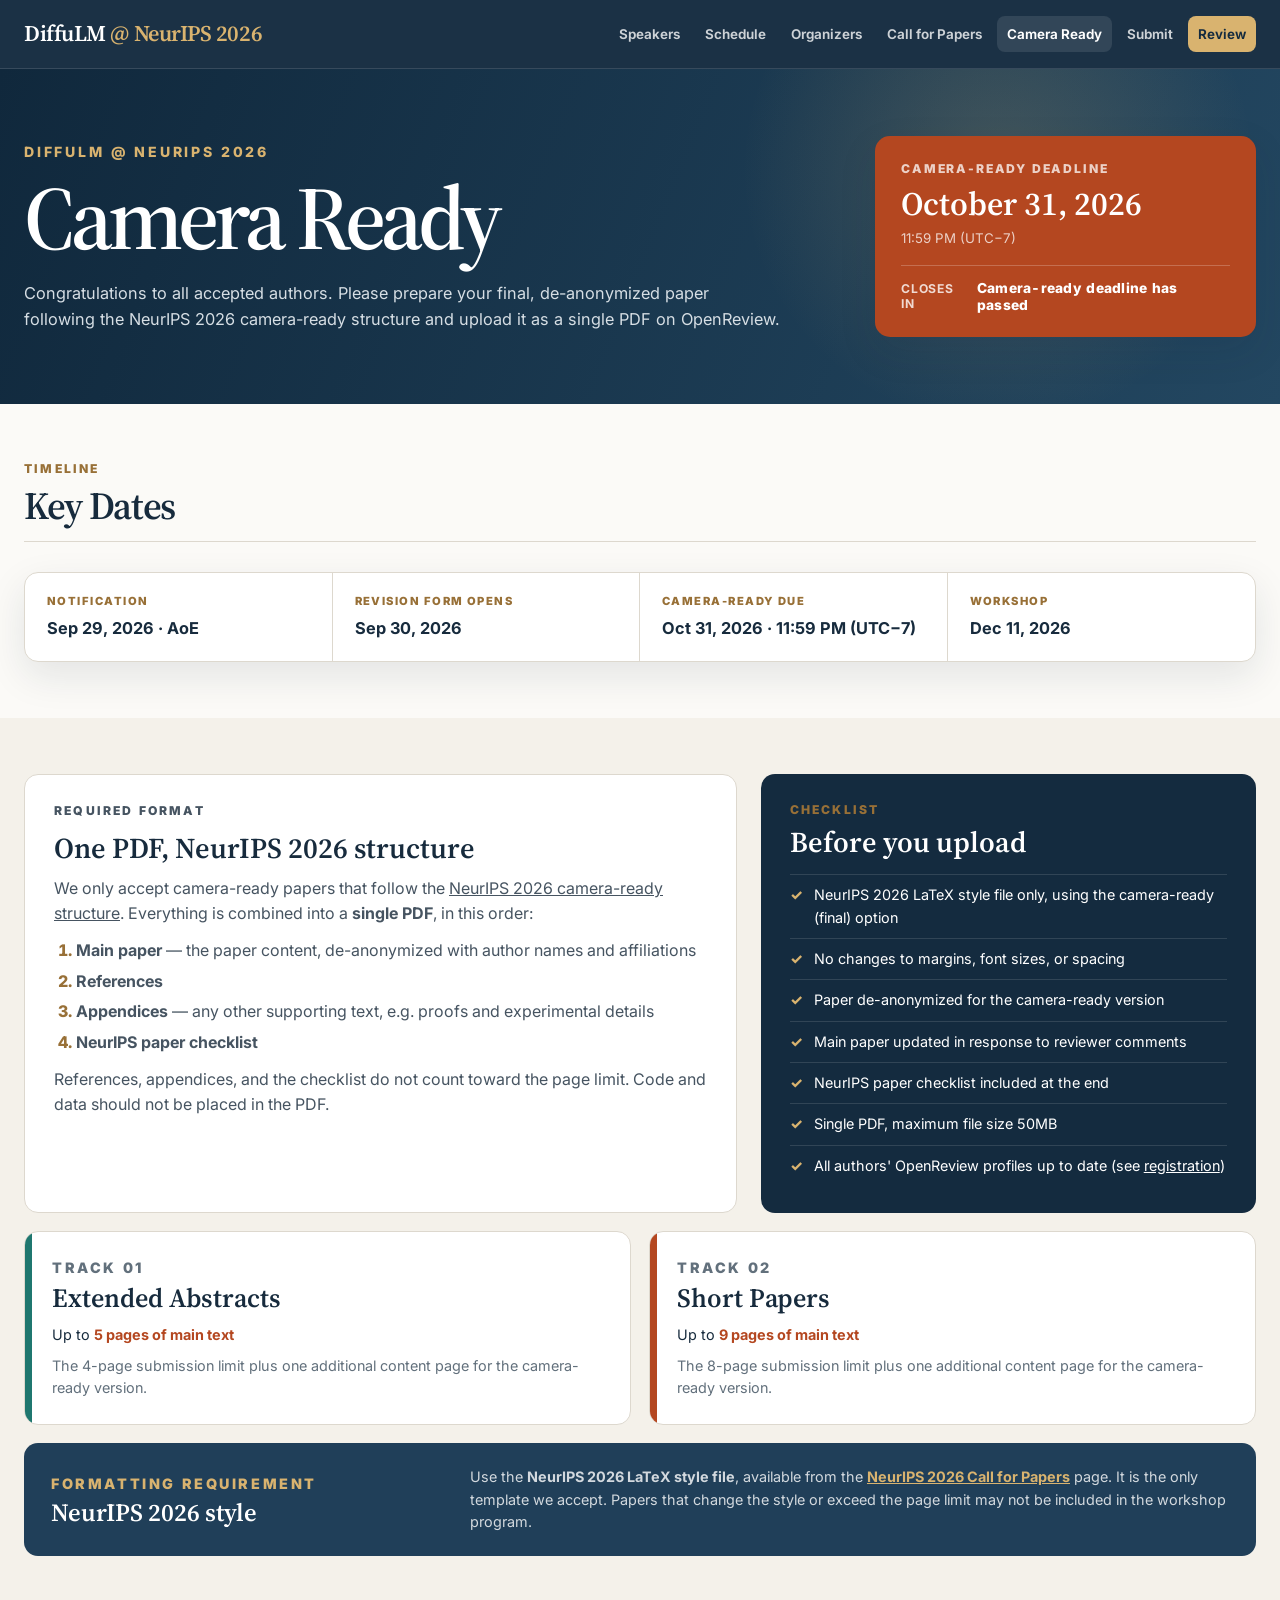
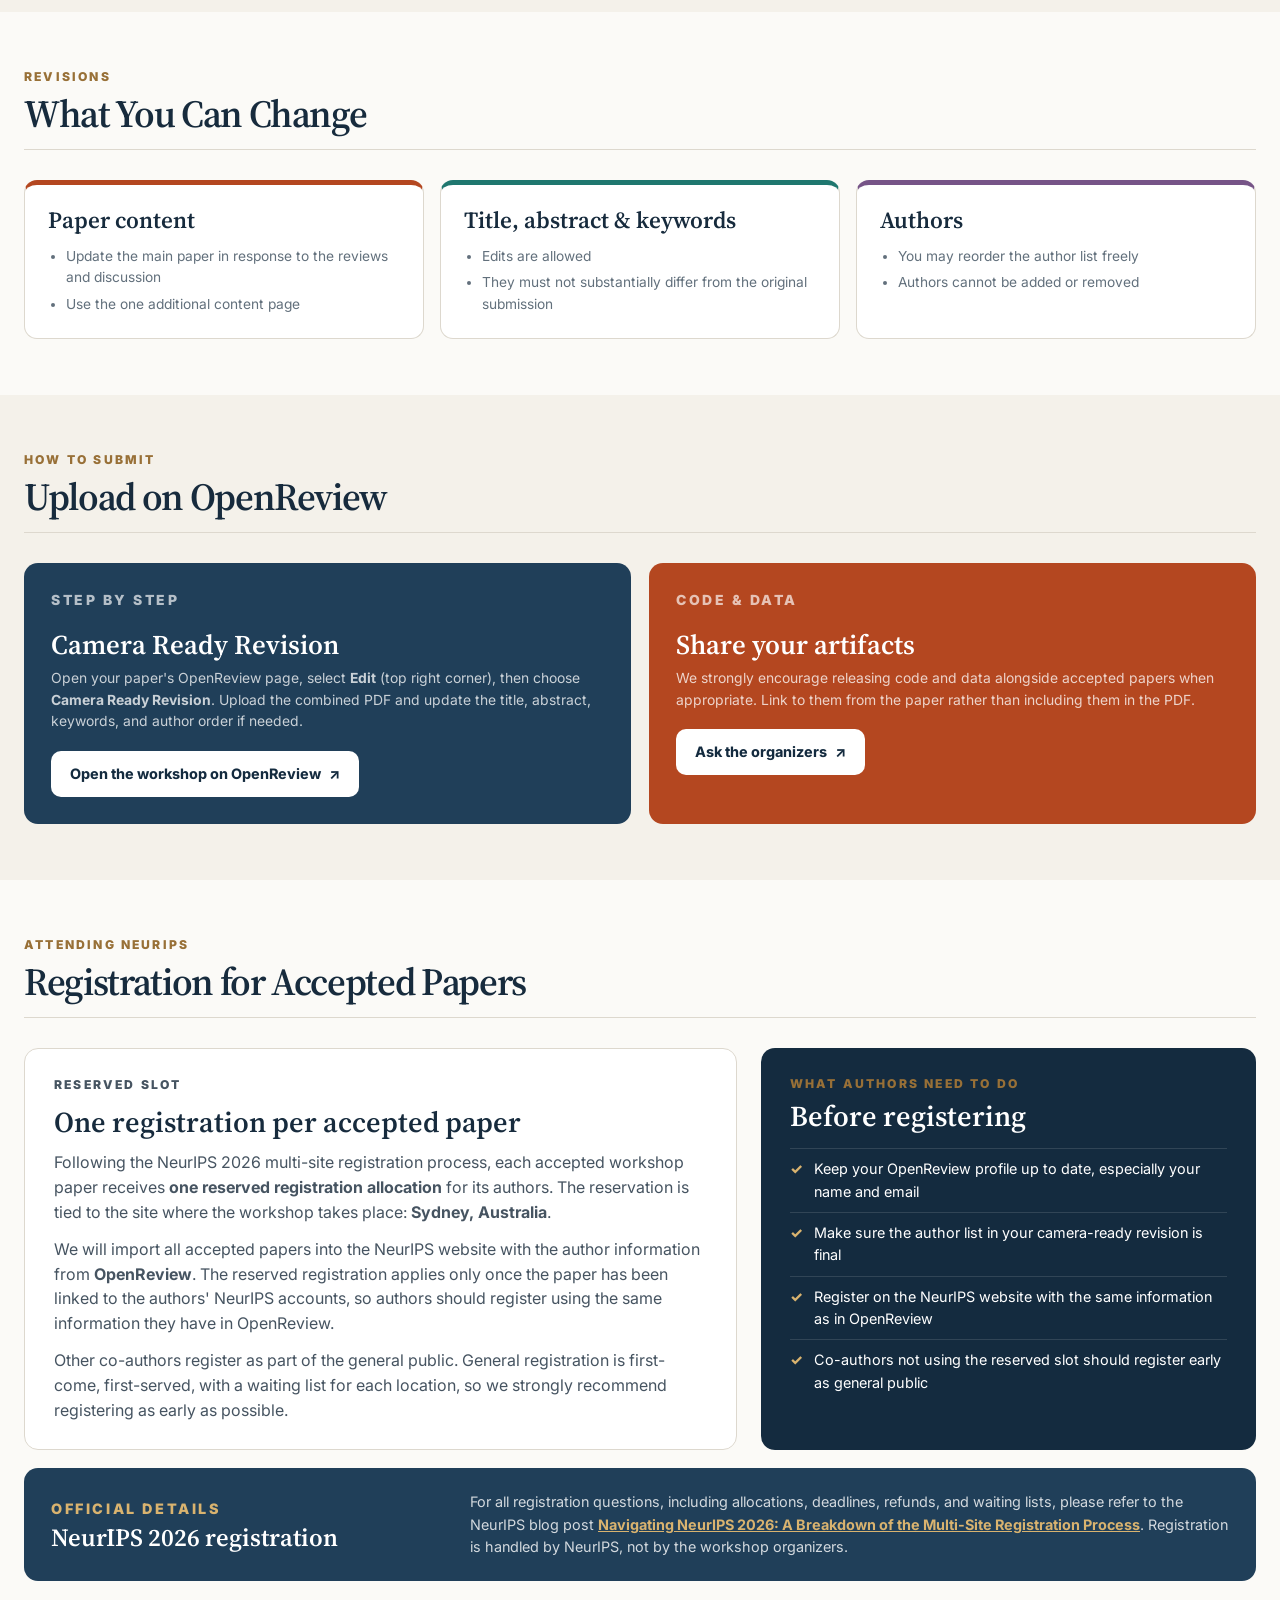
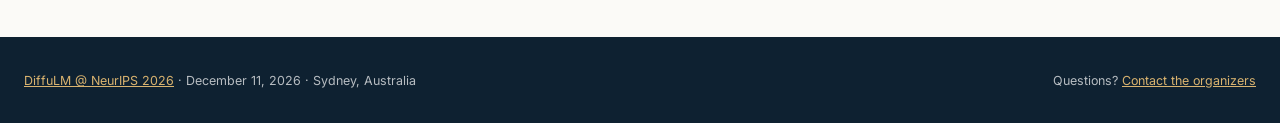
==== camera-ready.html @ 5ecc9c1e "add some edits to the times" ====
<!doctype html>
<html lang="en">
<head>
  <meta charset="utf-8">
  <meta name="viewport" content="width=device-width, initial-scale=1">
  <title>Camera Ready · DiffuLM @ NeurIPS 2026</title>
  <meta name="description" content="Camera-ready instructions for accepted DiffuLM @ NeurIPS 2026 papers. Camera-ready versions are due October 31, 2026, 11:59 PM (UTC−7) on OpenReview.">
  <meta name="theme-color" content="#142b3f">
  <meta property="og:title" content="Camera Ready · DiffuLM @ NeurIPS 2026">
  <meta property="og:description" content="Camera-ready instructions for accepted DiffuLM @ NeurIPS 2026 papers.">
  <meta property="og:type" content="website">
  <meta property="og:url" content="https://7amin.github.io/diffulm-neurips2026/camera-ready.html">
  <meta property="og:image" content="https://7amin.github.io/diffulm-neurips2026/assets/og-image.png">
  <meta name="twitter:card" content="summary_large_image">
  <meta name="twitter:title" content="Camera Ready · DiffuLM @ NeurIPS 2026">
  <meta name="twitter:description" content="Camera-ready versions are due October 31, 2026, 11:59 PM (UTC−7).">
  <meta name="twitter:image" content="https://7amin.github.io/diffulm-neurips2026/assets/og-image.png">
  <link rel="icon" href="data:image/svg+xml,<svg xmlns='http://www.w3.org/2000/svg' viewBox='0 0 64 64'><rect width='64' height='64' rx='14' fill='%23142b3f'/><text x='32' y='45' font-family='Georgia,serif' font-size='34' fill='%23d9b36f' text-anchor='middle'>D</text></svg>">
  <link rel="preconnect" href="https://fonts.googleapis.com">
  <link rel="preconnect" href="https://fonts.gstatic.com" crossorigin>
  <link href="https://fonts.googleapis.com/css2?family=Inter:wght@400;500;600;700;800&amp;family=Source+Serif+4:ital,opsz,wght@0,8..60,500;0,8..60,600;1,8..60,500;1,8..60,600&amp;display=swap" rel="stylesheet">
  <link rel="stylesheet" href="assets/site.css">
  <script src="assets/site.js" defer></script>
</head>
<body>
  <a class="skip-link" href="#main">Skip to content</a>

  <nav class="site-nav" aria-label="Primary navigation">
    <div class="nav-inner">
      <a class="nav-brand" href="index.html" aria-label="DiffuLM home">DiffuLM <span>@ NeurIPS 2026</span></a>
      <div class="nav-links">
        <a class="nav-link" href="index.html#speakers">Speakers</a>
        <a class="nav-link" href="index.html#schedule">Schedule</a>
        <a class="nav-link" href="index.html#organizers">Organizers</a>
        <a class="nav-link" href="cfp.html">Call for Papers</a>
        <a class="nav-link" href="camera-ready.html" aria-current="page">Camera Ready</a>
        <a class="nav-link" href="https://openreview.net/group?id=NeurIPS.cc/2026/Workshop/DiffuLM" target="_blank" rel="noopener">Submit</a>
        <a class="nav-link nav-link--gold" href="https://docs.google.com/forms/d/e/1FAIpQLScshblF4A4a73HL4M5H2XjHpYoo7YpVj2d7eaMZzkwT3WhE0w/viewform" target="_blank" rel="noopener">Review</a>
      </div>
    </div>
  </nav>

  <main id="main">
    <header class="subhero">
      <div class="subhero-inner">
        <div>
          <p class="kicker">DiffuLM @ NeurIPS 2026</p>
          <h1>Camera Ready</h1>
          <p class="subhero-copy">Congratulations to all accepted authors. Please prepare your final, de-anonymized paper following the NeurIPS 2026 camera-ready structure and upload it as a single PDF on OpenReview.</p>
        </div>
        <div class="deadline-box">
          <span>Camera-ready deadline</span>
          <strong>October 31, 2026</strong>
          <small>11:59 PM (UTC−7)</small>
          <span class="countdown countdown--deadline" data-countdown data-deadline="2026-10-31T23:59:00-07:00" data-passed="Camera-ready deadline has passed">
            <span class="countdown-label">Closes in</span>
            <span class="countdown-value" data-countdown-value>Calculating…</span>
          </span>
        </div>
      </div>
    </header>

    <section class="section section--compact" aria-labelledby="cr-dates-title">
      <div class="section-heading reveal">
        <div><p class="eyebrow">Timeline</p><h2 id="cr-dates-title">Key Dates</h2></div>
      </div>
      <div class="date-grid reveal">
        <div class="date-card"><span>Notification</span><strong>Sep 29, 2026 · AoE</strong></div>
        <div class="date-card"><span>Revision form opens</span><strong>Sep 30, 2026</strong></div>
        <div class="date-card"><span>Camera-ready due</span><strong>Oct 31, 2026 · 11:59 PM (UTC−7)</strong></div>
        <div class="date-card"><span>Workshop</span><strong>Dec 11, 2026</strong></div>
      </div>
    </section>

    <section class="band--cream" aria-labelledby="format-title">
      <div class="section section--compact">
        <div class="cfp-overview reveal">
          <article class="copy-card">
            <p class="eyebrow">Required format</p>
            <h2 id="format-title">One PDF, NeurIPS 2026 structure</h2>
            <p>We only accept camera-ready papers that follow the <a href="https://neurips.cc/Conferences/2026/MainTrackHandbook" target="_blank" rel="noopener">NeurIPS 2026 camera-ready structure</a>. Everything is combined into a <strong>single PDF</strong>, in this order:</p>
            <ol class="pdf-order">
              <li><strong>Main paper</strong> — the paper content, de-anonymized with author names and affiliations</li>
              <li><strong>References</strong></li>
              <li><strong>Appendices</strong> — any other supporting text, e.g. proofs and experimental details</li>
              <li><strong>NeurIPS paper checklist</strong></li>
            </ol>
            <p>References, appendices, and the checklist do not count toward the page limit. Code and data should not be placed in the PDF.</p>
          </article>
          <aside class="requirements-card" aria-label="Camera-ready requirements">
            <p class="eyebrow">Checklist</p>
            <h2>Before you upload</h2>
            <ul>
              <li>NeurIPS 2026 LaTeX style file only, using the camera-ready (final) option</li>
              <li>No changes to margins, font sizes, or spacing</li>
              <li>Paper de-anonymized for the camera-ready version</li>
              <li>Main paper updated in response to reviewer comments</li>
              <li>NeurIPS paper checklist included at the end</li>
              <li>Single PDF, maximum file size 50MB</li>
              <li>All authors' OpenReview profiles up to date (see <a href="#registration">registration</a>)</li>
            </ul>
          </aside>
        </div>
        <div class="track-grid reveal" aria-label="Camera-ready page limits">
          <article class="track-card track-card--abstract">
            <p class="eyebrow">Track 01</p>
            <h3>Extended Abstracts</h3>
            <p class="track-length">Up to <strong>5 pages of main text</strong></p>
            <p>The 4-page submission limit plus one additional content page for the camera-ready version.</p>
          </article>
          <article class="track-card track-card--short">
            <p class="eyebrow">Track 02</p>
            <h3>Short Papers</h3>
            <p class="track-length">Up to <strong>9 pages of main text</strong></p>
            <p>The 8-page submission limit plus one additional content page for the camera-ready version.</p>
          </article>
        </div>
        <div class="format-notice reveal">
          <div>
            <p class="eyebrow">Formatting requirement</p>
            <h3>NeurIPS 2026 style</h3>
          </div>
          <p>Use the <strong>NeurIPS 2026 LaTeX style file</strong>, available from the <a href="https://neurips.cc/Conferences/2026/CallForPapers" target="_blank" rel="noopener">NeurIPS 2026 Call for Papers</a> page. It is the only template we accept. Papers that change the style or exceed the page limit may not be included in the workshop program.</p>
        </div>
      </div>
    </section>

    <section class="section section--compact" aria-labelledby="changes-title">
      <div class="section-heading reveal">
        <div><p class="eyebrow">Revisions</p><h2 id="changes-title">What You Can Change</h2></div>
      </div>
      <div class="topic-grid reveal">
        <article class="topic-card">
          <h3>Paper content</h3>
          <ul>
            <li>Update the main paper in response to the reviews and discussion</li>
            <li>Use the one additional content page</li>
          </ul>
        </article>
        <article class="topic-card">
          <h3>Title, abstract &amp; keywords</h3>
          <ul>
            <li>Edits are allowed</li>
            <li>They must not substantially differ from the original submission</li>
          </ul>
        </article>
        <article class="topic-card">
          <h3>Authors</h3>
          <ul>
            <li>You may reorder the author list freely</li>
            <li>Authors cannot be added or removed</li>
          </ul>
        </article>
      </div>
    </section>

    <section class="band--cream" aria-labelledby="upload-title">
      <div class="section section--compact">
        <div class="section-heading reveal">
          <div><p class="eyebrow">How to submit</p><h2 id="upload-title">Upload on OpenReview</h2></div>
        </div>
        <div class="action-grid reveal">
          <article class="action-card">
            <p class="eyebrow">Step by step</p>
            <h3>Camera Ready Revision</h3>
            <p>Open your paper's OpenReview page, select <strong>Edit</strong> (top right corner), then choose <strong>Camera Ready Revision</strong>. Upload the combined PDF and update the title, abstract, keywords, and author order if needed.</p>
            <a class="button" href="https://openreview.net/group?id=NeurIPS.cc/2026/Workshop/DiffuLM" target="_blank" rel="noopener">Open the workshop on OpenReview <span aria-hidden="true">↗</span></a>
          </article>
          <article class="action-card">
            <p class="eyebrow">Code &amp; data</p>
            <h3>Share your artifacts</h3>
            <p>We strongly encourage releasing code and data alongside accepted papers when appropriate. Link to them from the paper rather than including them in the PDF.</p>
            <a class="button" href="mailto:amin.karimi1992@gmail.com?subject=DiffuLM%20%E2%80%94%20Camera%20Ready%20Question">Ask the organizers <span aria-hidden="true">↗</span></a>
          </article>
        </div>
      </div>
    </section>
    <section class="section section--compact" id="registration" aria-labelledby="registration-title">
      <div class="section-heading reveal">
        <div><p class="eyebrow">Attending NeurIPS</p><h2 id="registration-title">Registration for Accepted Papers</h2></div>
      </div>
      <div class="cfp-overview reveal">
        <article class="copy-card">
          <p class="eyebrow">Reserved slot</p>
          <h2>One registration per accepted paper</h2>
          <p>Following the NeurIPS 2026 multi-site registration process, each accepted workshop paper receives <strong>one reserved registration allocation</strong> for its authors. The reservation is tied to the site where the workshop takes place: <strong>Sydney, Australia</strong>.</p>
          <p>We will import all accepted papers into the NeurIPS website with the author information from <strong>OpenReview</strong>. The reserved registration applies only once the paper has been linked to the authors' NeurIPS accounts, so authors should register using the same information they have in OpenReview.</p>
          <p>Other co-authors register as part of the general public. General registration is first-come, first-served, with a waiting list for each location, so we strongly recommend registering as early as possible.</p>
        </article>
        <aside class="requirements-card" aria-label="Registration steps for authors">
          <p class="eyebrow">What authors need to do</p>
          <h2>Before registering</h2>
          <ul>
            <li>Keep your OpenReview profile up to date, especially your name and email</li>
            <li>Make sure the author list in your camera-ready revision is final</li>
            <li>Register on the NeurIPS website with the same information as in OpenReview</li>
            <li>Co-authors not using the reserved slot should register early as general public</li>
          </ul>
        </aside>
      </div>
      <div class="format-notice reveal">
        <div>
          <p class="eyebrow">Official details</p>
          <h3>NeurIPS 2026 registration</h3>
        </div>
        <p>For all registration questions, including allocations, deadlines, refunds, and waiting lists, please refer to the NeurIPS blog post <a href="https://blog.neurips.cc/2026/08/27/navigating-neurips-2026-a-breakdown-of-the-multi-site-registration-process/" target="_blank" rel="noopener">Navigating NeurIPS 2026: A Breakdown of the Multi-Site Registration Process</a>. Registration is handled by NeurIPS, not by the workshop organizers.</p>
      </div>
    </section>
  </main>

  <footer class="site-footer">
    <div class="footer-inner">
      <span><a href="index.html">DiffuLM @ NeurIPS 2026</a> · December 11, 2026 · Sydney, Australia</span>
      <span>Questions? <a href="mailto:amin.karimi1992@gmail.com?subject=DiffuLM%20%E2%80%94%20NeurIPS%202026%20Workshop">Contact the organizers</a></span>
    </div>
  </footer>
</body>
</html>
---- assets/site.css ----
:root {
  --navy: #142b3f;
  --navy-2: #203f59;
  --ink: #172b3d;
  --muted: #62707c;
  --cream: #f4f1ea;
  --paper: #fbfaf7;
  --white: #ffffff;
  --gold: #d9b36f;
  --gold-dark: #987037;
  --rust: #b44720;
  --teal: #1f776f;
  --plum: #765487;
  --line: #ddd8ce;
  --shadow: 0 14px 38px rgba(20, 43, 63, .10);
  --serif: "Source Serif 4", Georgia, serif;
  --sans: Inter, ui-sans-serif, system-ui, -apple-system, BlinkMacSystemFont, "Segoe UI", sans-serif;
}

* { box-sizing: border-box; }
html { scroll-behavior: smooth; scroll-padding-top: 82px; }
body {
  margin: 0;
  color: var(--ink);
  background: var(--paper);
  font-family: var(--sans);
  font-size: 16px;
  line-height: 1.55;
  -webkit-font-smoothing: antialiased;
}
img { display: block; max-width: 100%; }
a { color: inherit; }
button, a { -webkit-tap-highlight-color: transparent; }

.skip-link {
  position: fixed;
  top: 10px;
  left: 10px;
  z-index: 100;
  padding: 10px 14px;
  color: var(--navy);
  background: var(--white);
  border-radius: 8px;
  transform: translateY(-160%);
}
.skip-link:focus { transform: translateY(0); }

.site-nav {
  position: sticky;
  top: 0;
  z-index: 50;
  color: var(--white);
  background: rgba(20, 43, 63, .97);
  border-bottom: 1px solid rgba(255,255,255,.12);
  backdrop-filter: blur(16px);
}
.nav-inner {
  width: min(1380px, calc(100% - 48px));
  min-height: 68px;
  margin: 0 auto;
  display: flex;
  align-items: center;
  gap: 24px;
}
.nav-brand {
  flex: 0 0 auto;
  font: 600 1.4rem/1 var(--serif);
  text-decoration: none;
  letter-spacing: -.02em;
}
.nav-brand span { color: var(--gold); }
.nav-links {
  display: flex;
  align-items: center;
  gap: 5px;
  margin-left: auto;
}
.nav-link {
  padding: 8px 10px;
  border-radius: 8px;
  color: rgba(255,255,255,.78);
  font-size: .84rem;
  font-weight: 650;
  text-decoration: none;
  white-space: nowrap;
}
.nav-link:hover, .nav-link:focus-visible, .nav-link[aria-current="page"] {
  color: var(--white);
  background: rgba(255,255,255,.10);
}
.nav-link--gold {
  color: var(--navy);
  background: var(--gold);
}
.nav-link--gold:hover, .nav-link--gold:focus-visible {
  color: var(--navy);
  background: #e6c787;
}

.hero {
  position: relative;
  overflow: hidden;
  color: var(--white);
  background:
    radial-gradient(circle at 82% 20%, rgba(112, 158, 190, .28), transparent 30%),
    linear-gradient(112deg, #10283c 0%, #183750 57%, #2f536c 100%);
}
.hero::after {
  content: "";
  position: absolute;
  inset: 0;
  pointer-events: none;
  opacity: .08;
  background-image: linear-gradient(rgba(255,255,255,.6) 1px, transparent 1px), linear-gradient(90deg, rgba(255,255,255,.6) 1px, transparent 1px);
  background-size: 92px 92px;
}
.hero-inner {
  position: relative;
  z-index: 1;
  width: min(1380px, calc(100% - 48px));
  min-height: 565px;
  margin: 0 auto;
  padding: 72px 0 98px;
  display: grid;
  grid-template-columns: minmax(0, 1fr);
  align-items: center;
}
.kicker {
  margin: 0 0 14px;
  color: var(--gold);
  font-size: .88rem;
  font-weight: 800;
  letter-spacing: .2em;
  text-transform: uppercase;
}
.hero h1 {
  max-width: none;
  margin: 0;
  font: 600 clamp(3.8rem, 6.1vw, 6.35rem)/.94 var(--serif);
  letter-spacing: -.055em;
  white-space: nowrap;
}
.hero h1 .brand-word { color: var(--cream); }
.hero h1 .event-word { color: var(--gold); }
.formal-title {
  max-width: 800px;
  margin: 28px 0 0;
  color: var(--cream);
  font: 600 clamp(1.65rem, 2.65vw, 2.65rem)/1.08 var(--serif);
  letter-spacing: -.025em;
}
.first-line {
  max-width: 780px;
  margin: 18px 0 0;
  color: #d7dee3;
  font: italic 500 clamp(1.12rem, 1.55vw, 1.42rem)/1.35 var(--serif);
}
.hero-actions { display: flex; flex-wrap: wrap; gap: 12px; margin-top: 30px; }
.button {
  display: inline-flex;
  min-height: 46px;
  padding: 0 18px;
  align-items: center;
  justify-content: center;
  gap: 8px;
  border: 1px solid transparent;
  border-radius: 10px;
  font-size: .9rem;
  font-weight: 750;
  text-decoration: none;
  transition: transform .18s ease, background .18s ease, border-color .18s ease;
}
.button:hover { transform: translateY(-2px); }
.button--gold { color: var(--navy); background: var(--gold); }
.button--outline { color: var(--white); border-color: rgba(255,255,255,.4); background: rgba(255,255,255,.04); }

.diffusion-figure {
  position: absolute;
  right: 0;
  bottom: 112px;
  width: min(30vw, 410px);
}
.token-grid {
  display: grid;
  grid-template-columns: repeat(6, 1fr);
  gap: 10px;
  transform: rotate(-4deg);
}
.token {
  aspect-ratio: 1.1;
  border-radius: 8px;
  background: rgba(198, 214, 223, .22);
  box-shadow: inset 0 1px 0 rgba(255,255,255,.10);
}
.token:nth-child(4n+1) { background: rgba(111, 154, 186, .7); }
.token:nth-child(7n+2) { background: rgba(217, 179, 111, .68); }
.token:nth-child(n+19) { background: rgba(244, 241, 234, .92); }
.token:nth-child(n+22) { background: rgba(217, 179, 111, .96); }

.fact-strip {
  position: relative;
  z-index: 3;
  width: min(1260px, calc(100% - 48px));
  margin: -52px auto 0;
  display: grid;
  grid-template-columns: repeat(3, 1fr);
  overflow: hidden;
  background: var(--white);
  border: 1px solid rgba(20,43,63,.08);
  border-radius: 15px;
  box-shadow: var(--shadow);
}
.fact { min-height: 102px; padding: 22px 28px; border-right: 1px solid var(--line); }
.fact:last-child { border: 0; }
.fact--deadline { color: var(--white); background: var(--rust); }
.fact-label { display: block; margin-bottom: 4px; color: var(--muted); font-size: .72rem; font-weight: 800; letter-spacing: .12em; text-transform: uppercase; }
.fact--deadline .fact-label { color: rgba(255,255,255,.72); }
.fact strong { font-size: clamp(1rem, 1.5vw, 1.25rem); line-height: 1.3; }
.countdown {
  display: flex;
  align-items: baseline;
  gap: 7px;
  margin-top: 8px;
  color: rgba(255,255,255,.8);
  font-size: .76rem;
  line-height: 1.2;
}
.countdown-label {
  font-weight: 700;
  letter-spacing: .06em;
  text-transform: uppercase;
}
.countdown-value {
  color: var(--white);
  font-size: .86rem;
  font-weight: 800;
  font-variant-numeric: tabular-nums;
  letter-spacing: .02em;
}

/* Deadline extension: old date struck through, new date emphasised. */
.date-old {
  opacity: .62;
  text-decoration: line-through;
  text-decoration-thickness: 2px;
  text-decoration-skip-ink: none;
  font-weight: inherit;
}
.date-new { font-weight: inherit; }
.extended-tag {
  display: inline-block;
  margin-left: 8px;
  padding: 3px 9px;
  color: var(--rust);
  background: rgba(180, 71, 32, .12);
  border: 1px solid rgba(180, 71, 32, .32);
  border-radius: 999px;
  font-family: var(--sans);
  font-size: .64rem;
  font-weight: 850;
  letter-spacing: .13em;
  line-height: 1.5;
  text-transform: uppercase;
  vertical-align: middle;
}
/* In the CFP hero the superseded date sits smaller above the live one. */
.deadline-box .date-old { font-size: 1.25rem; }
.deadline-box strong + strong.date-new { margin-top: 2px; }
/* On the rust-filled cards the badge inverts. */
.fact--deadline .extended-tag,
.deadline-box .extended-tag {
  color: var(--white);
  background: rgba(255, 255, 255, .2);
  border-color: rgba(255, 255, 255, .5);
}

.section {
  width: min(1260px, calc(100% - 48px));
  margin: 0 auto;
  padding: 72px 0;
}
.section--compact { padding-block: 56px; }
.eyebrow { margin: 0 0 7px; color: var(--gold-dark); font-size: .76rem; font-weight: 850; letter-spacing: .18em; text-transform: uppercase; }
.section-heading {
  display: flex;
  align-items: end;
  justify-content: flex-start;
  margin-bottom: 30px;
  padding-bottom: 15px;
  border-bottom: 1px solid var(--line);
}
.section-heading h2 { margin: 0; font: 600 clamp(2.15rem, 3vw, 3rem)/1.05 var(--serif); letter-spacing: -.035em; }
.band--cream { background: var(--cream); }
.band--navy { color: var(--white); background: var(--navy); }

.pillars { display: grid; grid-template-columns: repeat(3, 1fr); gap: 18px; }
.pillar {
  position: relative;
  min-height: 205px;
  padding: 24px 25px 25px;
  overflow: hidden;
  background: var(--white);
  border: 1px solid #e7e3db;
  border-radius: 15px;
  box-shadow: 0 8px 22px rgba(20,43,63,.055);
}
.pillar::before { content: ""; position: absolute; inset: 0 auto 0 0; width: 7px; background: var(--rust); }
.pillar:nth-child(2)::before { background: var(--teal); }
.pillar:nth-child(3)::before { background: var(--plum); }
.pillar-index { color: var(--gold-dark); font-size: .72rem; font-weight: 850; letter-spacing: .14em; text-transform: uppercase; }
.pillar h3 { margin: 12px 0 8px; font: 600 1.75rem/1.1 var(--serif); }
.pillar p { margin: 0; color: var(--muted); font-size: .92rem; }

.speakers-grid { display: grid; grid-template-columns: repeat(6, minmax(0, 1fr)); gap: 22px; }
.speaker { min-width: 0; text-align: center; }
.speaker-photo {
  width: min(132px, 84%);
  aspect-ratio: 1;
  margin: 0 auto 14px;
  overflow: hidden;
  background: #dfe5e6;
  border: 5px solid var(--white);
  border-radius: 50%;
  box-shadow: 0 7px 18px rgba(20,43,63,.14);
}
.speaker-photo img { width: 100%; height: 100%; object-fit: cover; }
.speaker h3 { margin: 0; font-size: .98rem; line-height: 1.2; }
.speaker h3 a { text-decoration: none; }
.speaker h3 a:hover { color: var(--rust); }
.speaker-affil { margin: 5px 0 0; color: var(--muted); font-size: .77rem; line-height: 1.35; }

.organizer-grid { display: grid; grid-template-columns: repeat(4, 1fr); gap: 15px; }
.organizer {
  display: grid;
  grid-template-columns: 74px minmax(0, 1fr);
  align-items: center;
  gap: 14px;
  min-height: 118px;
  padding: 15px;
  background: var(--white);
  border: 1px solid #e4dfd6;
  border-radius: 14px;
}
.organizer-photo { width: 74px; aspect-ratio: 1; overflow: hidden; border: 3px solid var(--cream); border-radius: 50%; }
.organizer-photo img { width: 100%; height: 100%; object-fit: cover; }
.organizer h3 { margin: 0 0 4px; font-size: .92rem; line-height: 1.17; }
.organizer h3 a { text-decoration: none; }
.organizer h3 a:hover { color: var(--rust); }
.organizer p { margin: 0; color: var(--muted); font-size: .73rem; line-height: 1.3; }

.link-dock { display: grid; grid-template-columns: 1fr 1fr 1fr; gap: 14px; }
.dock-link {
  min-height: 142px;
  padding: 22px;
  color: var(--white);
  background: rgba(255,255,255,.055);
  border: 1px solid rgba(255,255,255,.15);
  border-radius: 14px;
  text-decoration: none;
}
.dock-link:hover { background: rgba(255,255,255,.10); border-color: var(--gold); }
.dock-label { display: block; margin-bottom: 14px; color: var(--gold); font-size: .75rem; font-weight: 850; letter-spacing: .15em; text-transform: uppercase; }
.dock-link strong { display: block; margin-bottom: 7px; font: 600 1.5rem/1.15 var(--serif); }
.dock-url { color: rgba(255,255,255,.7); font-size: .82rem; overflow-wrap: anywhere; }

.site-footer { color: rgba(255,255,255,.7); background: #0e2131; }
.footer-inner {
  width: min(1260px, calc(100% - 48px));
  min-height: 86px;
  margin: 0 auto;
  display: flex;
  align-items: center;
  justify-content: space-between;
  gap: 24px;
  font-size: .78rem;
}
.footer-inner a { color: var(--gold); }

/* Call for papers */
.subhero {
  color: var(--white);
  background:
    radial-gradient(circle at 78% 30%, rgba(217,179,111,.2), transparent 25%),
    linear-gradient(112deg, #10283c, #234761);
}
.subhero-inner {
  width: min(1260px, calc(100% - 48px));
  min-height: 335px;
  margin: 0 auto;
  padding: 62px 0;
  display: grid;
  grid-template-columns: minmax(0, 1.35fr) minmax(300px, .65fr);
  align-items: center;
  gap: 60px;
}
.subhero h1 { margin: 0; font: 600 clamp(3.7rem, 7vw, 6.4rem)/.92 var(--serif); letter-spacing: -.055em; }
.subhero-copy { max-width: 760px; margin: 22px 0 0; color: #d6dee4; font-size: 1.02rem; }
.deadline-box { padding: 24px 26px; color: var(--white); background: var(--rust); border-radius: 15px; box-shadow: var(--shadow); }
.deadline-box > span:first-child { display: block; margin-bottom: 8px; color: rgba(255,255,255,.75); font-size: .76rem; font-weight: 850; letter-spacing: .15em; text-transform: uppercase; }
.deadline-box strong { display: block; font: 600 2.05rem/1.08 var(--serif); }
.deadline-box small { display: block; margin-top: 6px; color: rgba(255,255,255,.75); }
.deadline-box .countdown--deadline { margin-top: 17px; padding-top: 14px; border-top: 1px solid rgba(255,255,255,.22); }

.date-grid { display: grid; grid-template-columns: repeat(4, 1fr); overflow: hidden; background: var(--white); border: 1px solid var(--line); border-radius: 14px; box-shadow: var(--shadow); }
.date-card { padding: 20px 22px; border-right: 1px solid var(--line); }
.date-card:last-child { border: 0; }
.date-card > span:first-child { display: block; color: var(--gold-dark); font-size: .7rem; font-weight: 850; letter-spacing: .13em; text-transform: uppercase; }
.date-card .extended-tag { margin: 6px 0 0; }
.date-card strong { display: block; margin-top: 5px; font-size: 1.02rem; }

.cfp-overview { display: grid; grid-template-columns: 1.18fr .82fr; gap: 24px; }
.copy-card, .requirements-card { padding: 27px 29px; background: var(--white); border: 1px solid var(--line); border-radius: 14px; }
.copy-card h2, .requirements-card h2 { margin: 0 0 12px; font: 600 1.8rem/1.1 var(--serif); }
.copy-card p { margin: 0 0 12px; color: #465461; }
.copy-card p:last-child { margin-bottom: 0; }
.requirements-card { color: var(--white); background: var(--navy); border: 0; }
.requirements-card ul { margin: 16px 0 0; padding: 0; list-style: none; }
.requirements-card li { position: relative; padding: 9px 0 9px 24px; border-top: 1px solid rgba(255,255,255,.12); font-size: .9rem; }
.requirements-card li::before { content: "✓"; position: absolute; left: 0; color: var(--gold); font-weight: 800; }

.pdf-order { margin: 0 0 12px; padding-left: 22px; color: #465461; }
.pdf-order li + li { margin-top: 6px; }
.pdf-order li::marker { color: var(--gold-dark); font-weight: 800; }

.track-grid { display: grid; grid-template-columns: 1fr 1fr; gap: 18px; margin-top: 18px; }
.track-card { position: relative; padding: 25px 27px; overflow: hidden; background: var(--white); border: 1px solid var(--line); border-radius: 14px; }
.track-card::before { content: ""; position: absolute; inset: 0 auto 0 0; width: 7px; background: var(--teal); }
.track-card--short::before { background: var(--rust); }
.track-card h3 { margin: 5px 0 11px; font: 600 1.65rem/1.1 var(--serif); }
.track-card p { margin: 0; color: var(--muted); font-size: .9rem; }
.track-card .track-length { margin-bottom: 8px; color: var(--ink); }
.track-card .track-length strong { color: var(--rust); }
.format-notice {
  display: grid;
  grid-template-columns: minmax(220px, .34fr) minmax(0, .66fr);
  align-items: center;
  gap: 28px;
  margin-top: 18px;
  padding: 23px 27px;
  color: var(--white);
  background: var(--navy-2);
  border-radius: 14px;
}
.format-notice h3 { margin: 4px 0 0; font: 600 1.55rem/1.1 var(--serif); }
.format-notice p { margin: 0; color: rgba(255,255,255,.8); font-size: .9rem; }
.format-notice .eyebrow { color: var(--gold); }
.format-notice a { color: var(--gold); font-weight: 700; }

.topic-grid { display: grid; grid-template-columns: repeat(3, 1fr); gap: 16px; }
.topic-card { padding: 23px; background: var(--white); border: 1px solid var(--line); border-top: 5px solid var(--rust); border-radius: 13px; }
.topic-card:nth-child(2) { border-top-color: var(--teal); }
.topic-card:nth-child(3) { border-top-color: var(--plum); }
.topic-card h3 { margin: 0 0 12px; font: 600 1.45rem/1.1 var(--serif); }
.topic-card ul { margin: 0; padding-left: 18px; color: var(--muted); font-size: .86rem; }
.topic-card li + li { margin-top: 5px; }

.schedule-grid { display: grid; grid-template-columns: 1fr 1fr; gap: 20px; }
.schedule-card { overflow: hidden; background: var(--white); border: 1px solid var(--line); border-radius: 14px; }
.schedule-card h3 { margin: 0; padding: 16px 20px; color: var(--white); background: var(--navy); font: 600 1.35rem/1 var(--serif); }
.schedule-row { display: grid; grid-template-columns: 110px 1fr; gap: 14px; padding: 11px 20px; border-top: 1px solid #ebe7df; font-size: .86rem; }
.schedule-row time { color: var(--gold-dark); font-weight: 750; font-variant-numeric: tabular-nums; }
.schedule-row.break { background: #f4eee4; }

.action-grid { display: grid; grid-template-columns: 1fr 1fr; gap: 18px; }
.action-card { padding: 27px; color: var(--white); background: var(--navy-2); border-radius: 14px; }
.action-card:nth-child(2) { background: var(--rust); }
.action-card .eyebrow { color: rgba(255,255,255,.67); }
.action-card h3 { margin: 7px 0 9px; font: 600 1.7rem/1.08 var(--serif); }
.action-card p { margin: 0 0 18px; color: rgba(255,255,255,.76); font-size: .87rem; }
.action-card .button { background: var(--white); color: var(--navy); }

.reveal { opacity: 0; transform: translateY(14px); transition: opacity .55s ease, transform .55s ease; }
.reveal.is-visible { opacity: 1; transform: none; }
@media (prefers-reduced-motion: reduce) {
  html { scroll-behavior: auto; }
  .reveal { opacity: 1; transform: none; transition: none; }
  .button { transition: none; }
}

@media (max-width: 1100px) {
  .hero h1 { font-size: clamp(3.25rem, 7vw, 5.15rem); }
  .formal-title { max-width: calc(100% - 310px); }
  .diffusion-figure { width: 270px; bottom: 116px; }
  .speakers-grid { grid-template-columns: repeat(3, 1fr); row-gap: 34px; }
  .organizer-grid { grid-template-columns: repeat(2, 1fr); }
  .subhero-inner { grid-template-columns: 1fr .58fr; }
}

@media (max-width: 820px) {
  .nav-inner { width: calc(100% - 28px); min-height: 62px; overflow-x: auto; }
  .nav-brand { position: sticky; left: 0; padding-right: 12px; background: var(--navy); }
  .nav-links { gap: 2px; }
  .nav-link { padding-inline: 8px; }
  .hero-inner { min-height: auto; padding: 64px 0 90px; }
  .formal-title { max-width: 800px; }
  .diffusion-figure { position: static; width: 270px; margin: 42px 12px 0 auto; }
  .fact-strip { grid-template-columns: 1fr; margin-top: -42px; }
  .fact { min-height: auto; padding: 17px 22px; border-right: 0; border-bottom: 1px solid var(--line); }
  .section-heading { align-items: flex-start; }
  .pillars, .topic-grid { grid-template-columns: 1fr; }
  .pillar { min-height: auto; }
  .link-dock { grid-template-columns: 1fr; }
  .dock-link { min-height: auto; }
  .subhero-inner { min-height: auto; grid-template-columns: 1fr; gap: 28px; }
  .date-grid { grid-template-columns: 1fr 1fr; }
  .date-card:nth-child(2) { border-right: 0; }
  .date-card { border-bottom: 1px solid var(--line); }
  .cfp-overview, .track-grid, .schedule-grid, .action-grid { grid-template-columns: 1fr; }
  .format-notice { grid-template-columns: 1fr; gap: 10px; }
}

@media (max-width: 560px) {
  .hero-inner, .section, .subhero-inner, .footer-inner { width: calc(100% - 32px); }
  .fact-strip { width: calc(100% - 32px); }
  .hero h1 { font-size: 7.7vw; }
  .formal-title { font-size: 1.58rem; }
  .hero-actions .button { width: 100%; }
  .section { padding-block: 55px; }
  .speakers-grid { grid-template-columns: repeat(2, minmax(0, 1fr)); gap: 27px 14px; }
  .speaker-photo { width: 102px; }
  .organizer-grid { grid-template-columns: 1fr; }
  .organizer { grid-template-columns: 66px 1fr; min-height: 102px; }
  .organizer-photo { width: 66px; }
  .date-grid { grid-template-columns: 1fr; }
  .date-card { border-right: 0; }
  .schedule-row { grid-template-columns: 92px 1fr; padding-inline: 15px; }
  .footer-inner { min-height: 112px; flex-direction: column; justify-content: center; align-items: flex-start; gap: 5px; }
}
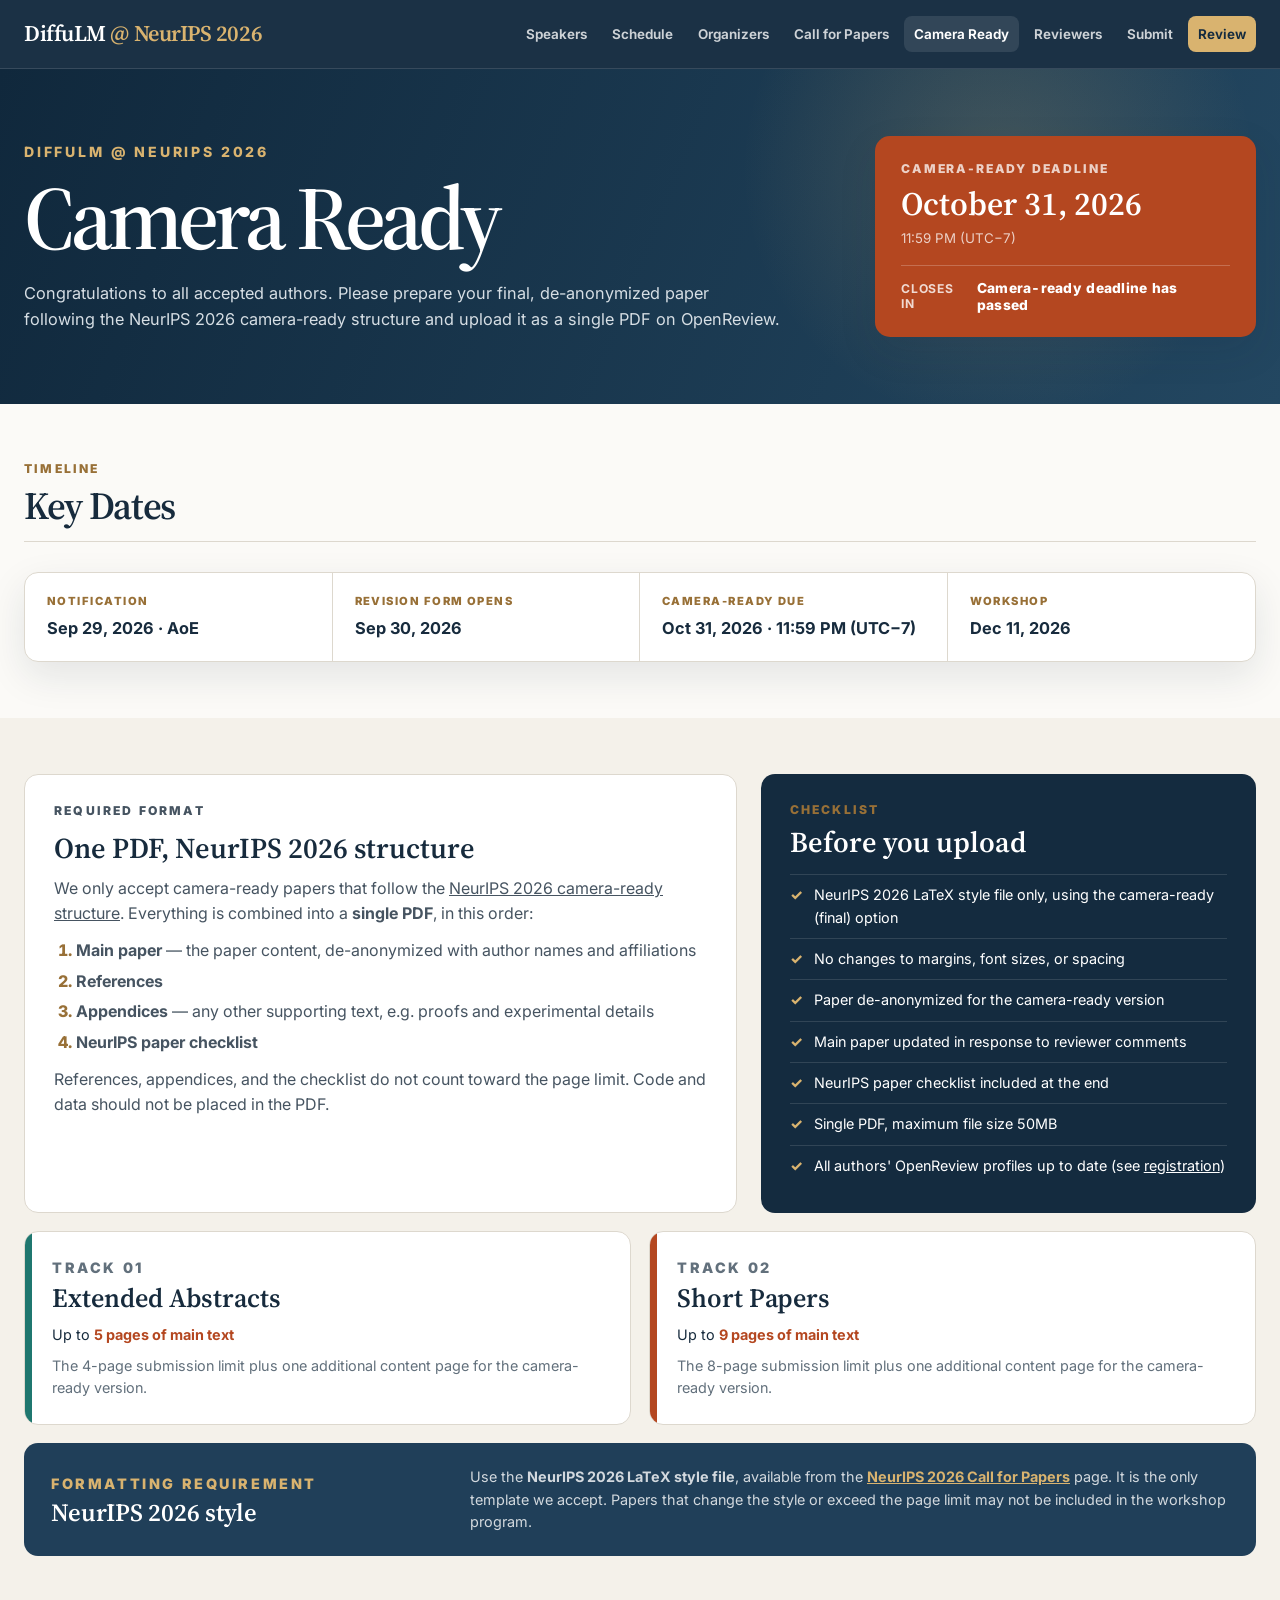
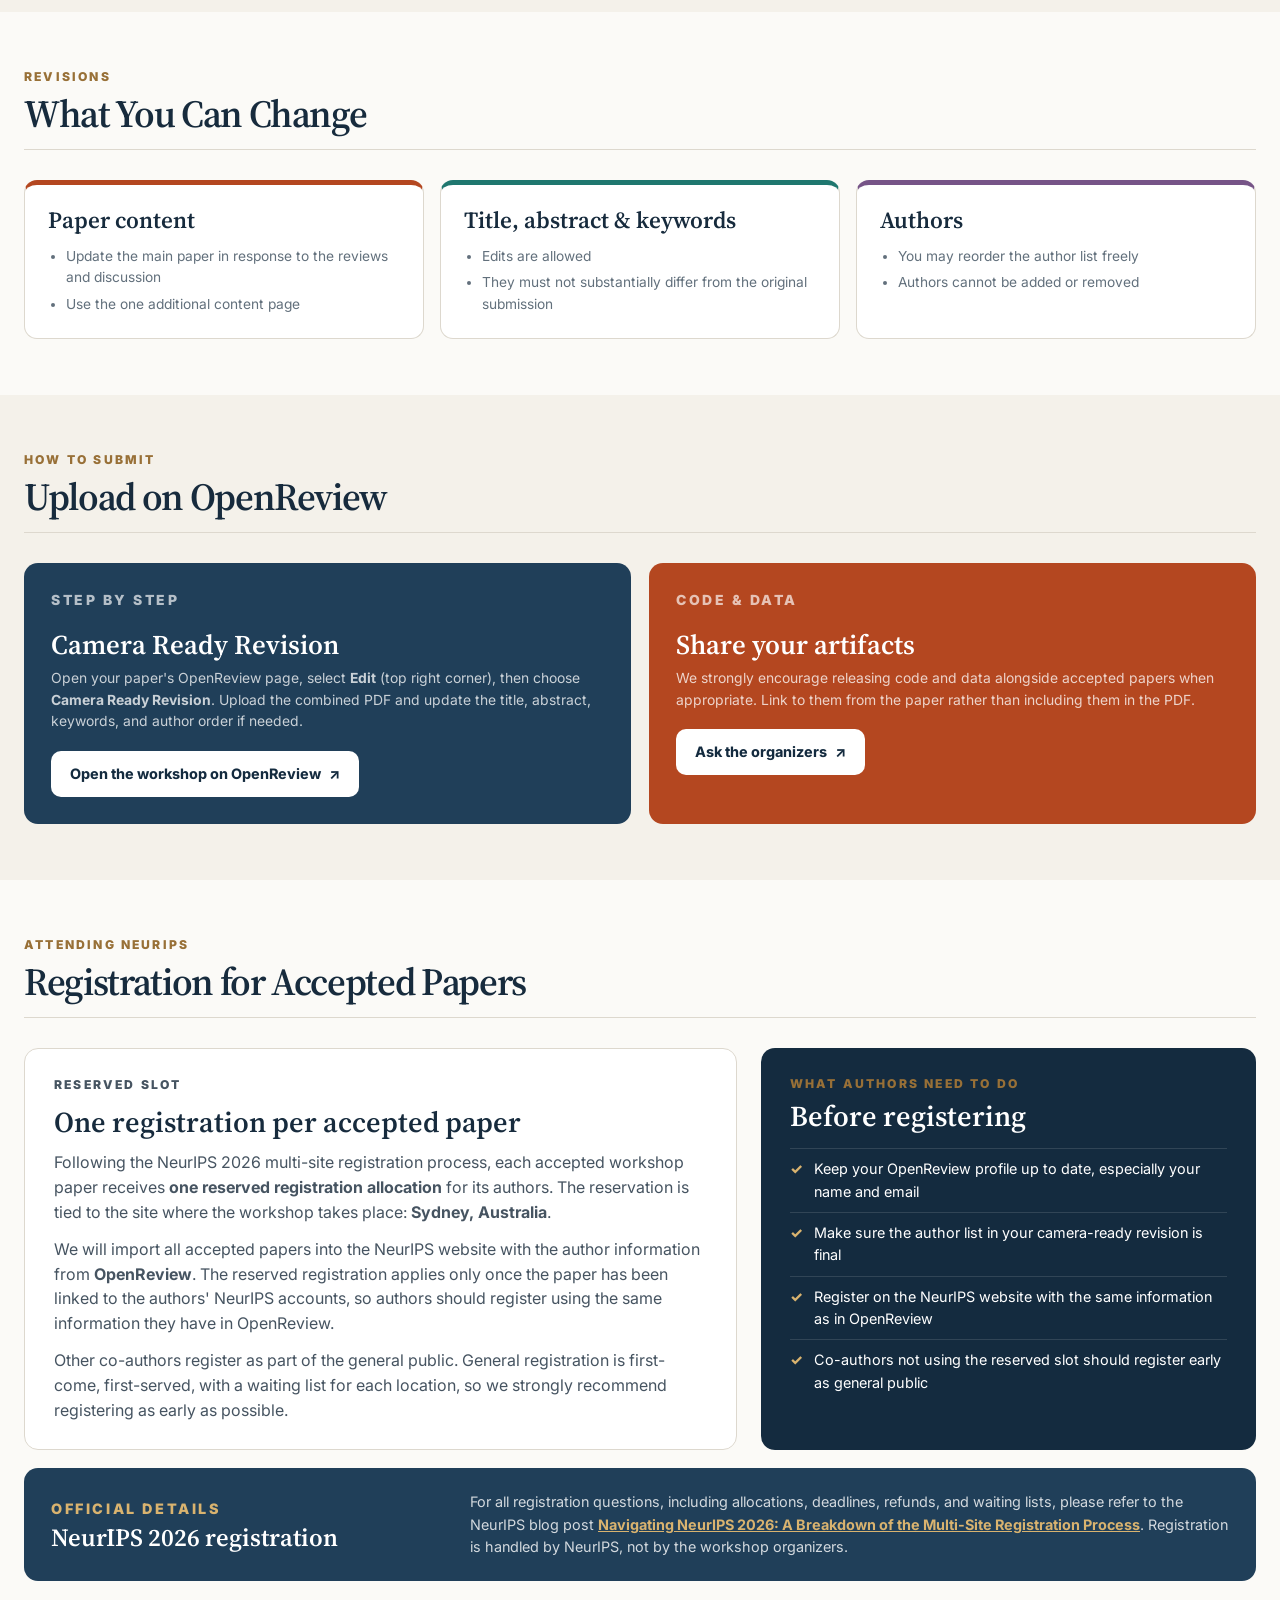
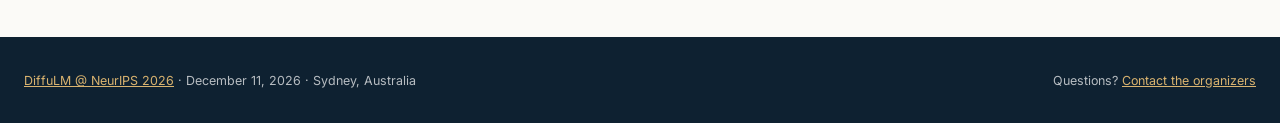
==== commit d9b0865d: "reviewers name" ====
--- a/camera-ready.html
+++ b/camera-ready.html
@@ -19,8 +19,8 @@
   <link rel="preconnect" href="https://fonts.googleapis.com">
   <link rel="preconnect" href="https://fonts.gstatic.com" crossorigin>
   <link href="https://fonts.googleapis.com/css2?family=Inter:wght@400;500;600;700;800&amp;family=Source+Serif+4:ital,opsz,wght@0,8..60,500;0,8..60,600;1,8..60,500;1,8..60,600&amp;display=swap" rel="stylesheet">
-  <link rel="stylesheet" href="assets/site.css">
-  <script src="assets/site.js" defer></script>
+  <link rel="stylesheet" href="assets/site.css?v=20261103">
+  <script src="assets/site.js?v=20261103" defer></script>
 </head>
 <body>
   <a class="skip-link" href="#main">Skip to content</a>
@@ -34,6 +34,7 @@
         <a class="nav-link" href="index.html#organizers">Organizers</a>
         <a class="nav-link" href="cfp.html">Call for Papers</a>
         <a class="nav-link" href="camera-ready.html" aria-current="page">Camera Ready</a>
+        <a class="nav-link" href="reviewers.html">Reviewers</a>
         <a class="nav-link" href="https://openreview.net/group?id=NeurIPS.cc/2026/Workshop/DiffuLM" target="_blank" rel="noopener">Submit</a>
         <a class="nav-link nav-link--gold" href="https://docs.google.com/forms/d/e/1FAIpQLScshblF4A4a73HL4M5H2XjHpYoo7YpVj2d7eaMZzkwT3WhE0w/viewform" target="_blank" rel="noopener">Review</a>
       </div>
--- a/assets/site.css
+++ b/assets/site.css
@@ -274,6 +274,24 @@
   border-color: rgba(255, 255, 255, .5);
 }
 
+.attention-banner {
+  width: min(1260px, calc(100% - 48px));
+  margin: 18px auto 0;
+  display: grid;
+  grid-template-columns: minmax(0, 1fr) auto;
+  align-items: center;
+  gap: 28px;
+  padding: 22px 28px;
+  color: var(--navy);
+  background: var(--gold);
+  border-radius: 15px;
+  box-shadow: var(--shadow);
+}
+.attention-label { margin: 0 0 5px; font-size: .72rem; font-weight: 850; letter-spacing: .14em; text-transform: uppercase; }
+.attention-banner h2 { margin: 0 0 6px; font: 600 1.55rem/1.15 var(--serif); }
+.attention-banner p:last-child { max-width: 860px; margin: 0; font-size: .9rem; }
+.attention-banner .button { color: var(--white); background: var(--navy); white-space: nowrap; }
+
 .section {
   width: min(1260px, calc(100% - 48px));
   margin: 0 auto;
@@ -311,7 +329,7 @@
 .pillar h3 { margin: 12px 0 8px; font: 600 1.75rem/1.1 var(--serif); }
 .pillar p { margin: 0; color: var(--muted); font-size: .92rem; }
 
-.speakers-grid { display: grid; grid-template-columns: repeat(6, minmax(0, 1fr)); gap: 22px; }
+.speakers-grid { display: grid; grid-template-columns: repeat(7, minmax(0, 1fr)); gap: 22px; }
 .speaker { min-width: 0; text-align: center; }
 .speaker-photo {
   width: min(132px, 84%);
@@ -460,6 +478,7 @@
 .schedule-row { display: grid; grid-template-columns: 110px 1fr; gap: 14px; padding: 11px 20px; border-top: 1px solid #ebe7df; font-size: .86rem; }
 .schedule-row time { color: var(--gold-dark); font-weight: 750; font-variant-numeric: tabular-nums; }
 .schedule-row.break { background: #f4eee4; }
+.schedule-row small { display: block; margin-top: 2px; color: var(--muted); font-size: .76rem; }
 
 .action-grid { display: grid; grid-template-columns: 1fr 1fr; gap: 18px; }
 .action-card { padding: 27px; color: var(--white); background: var(--navy-2); border-radius: 14px; }
@@ -481,7 +500,7 @@
   .hero h1 { font-size: clamp(3.25rem, 7vw, 5.15rem); }
   .formal-title { max-width: calc(100% - 310px); }
   .diffusion-figure { width: 270px; bottom: 116px; }
-  .speakers-grid { grid-template-columns: repeat(3, 1fr); row-gap: 34px; }
+  .speakers-grid { grid-template-columns: repeat(4, 1fr); row-gap: 34px; }
   .organizer-grid { grid-template-columns: repeat(2, 1fr); }
   .subhero-inner { grid-template-columns: 1fr .58fr; }
 }
@@ -507,11 +526,13 @@
   .date-card { border-bottom: 1px solid var(--line); }
   .cfp-overview, .track-grid, .schedule-grid, .action-grid { grid-template-columns: 1fr; }
   .format-notice { grid-template-columns: 1fr; gap: 10px; }
+  .attention-banner { grid-template-columns: 1fr; gap: 16px; }
 }
 
 @media (max-width: 560px) {
   .hero-inner, .section, .subhero-inner, .footer-inner { width: calc(100% - 32px); }
   .fact-strip { width: calc(100% - 32px); }
+  .attention-banner { width: calc(100% - 32px); padding: 20px; }
   .hero h1 { font-size: 7.7vw; }
   .formal-title { font-size: 1.58rem; }
   .hero-actions .button { width: 100%; }
@@ -526,3 +547,38 @@
   .schedule-row { grid-template-columns: 92px 1fr; padding-inline: 15px; }
   .footer-inner { min-height: 112px; flex-direction: column; justify-content: center; align-items: flex-start; gap: 5px; }
 }
+
+.deadline-box--stats { background: var(--navy-2); border: 1px solid rgba(217, 179, 111, .4); }
+.deadline-box--stats strong { color: var(--gold); }
+.reviewers-note { max-width: 760px; margin: -8px 0 22px; color: var(--muted); font-size: .92rem; }
+.top-reviewer-grid { display: grid; grid-template-columns: repeat(3, 1fr); gap: 16px; }
+.top-reviewer {
+  display: grid;
+  grid-template-columns: auto 1fr;
+  align-items: center;
+  gap: 18px;
+  padding: 22px 24px;
+  background: var(--white);
+  border: 1px solid var(--line);
+  border-top: 5px solid var(--gold);
+  border-radius: 13px;
+  box-shadow: var(--shadow);
+}
+.top-reviewer-count { color: var(--gold-dark); font: 600 3rem/1 var(--serif); font-variant-numeric: tabular-nums; }
+.top-reviewer h3 { margin: 0 0 3px; font: 600 1.4rem/1.15 var(--serif); }
+.top-reviewer p { margin: 0; color: var(--muted); font-size: .76rem; font-weight: 750; letter-spacing: .12em; text-transform: uppercase; }
+.reviewer-list { display: grid; grid-template-columns: repeat(4, minmax(0, 1fr)); gap: 0 22px; margin: 0; padding: 0; list-style: none; }
+.reviewer { display: flex; flex-wrap: wrap; align-items: center; gap: 4px 8px; padding: 9px 0; border-bottom: 1px solid var(--line); font-size: .9rem; }
+.reviewer--top { margin-inline: -10px; padding-inline: 10px; font-weight: 700; background: #f2e3c4; border-bottom-color: var(--gold); border-radius: 6px; }
+.reviewer-badge { padding: 2px 7px; color: var(--white); background: var(--gold-dark); border-radius: 999px; font-size: .66rem; font-weight: 800; letter-spacing: .06em; text-transform: uppercase; }
+
+@media (max-width: 1100px) {
+  .reviewer-list { grid-template-columns: repeat(3, minmax(0, 1fr)); }
+}
+@media (max-width: 820px) {
+  .top-reviewer-grid { grid-template-columns: 1fr; }
+  .reviewer-list { grid-template-columns: repeat(2, minmax(0, 1fr)); }
+}
+@media (max-width: 560px) {
+  .reviewer-list { grid-template-columns: 1fr; }
+}
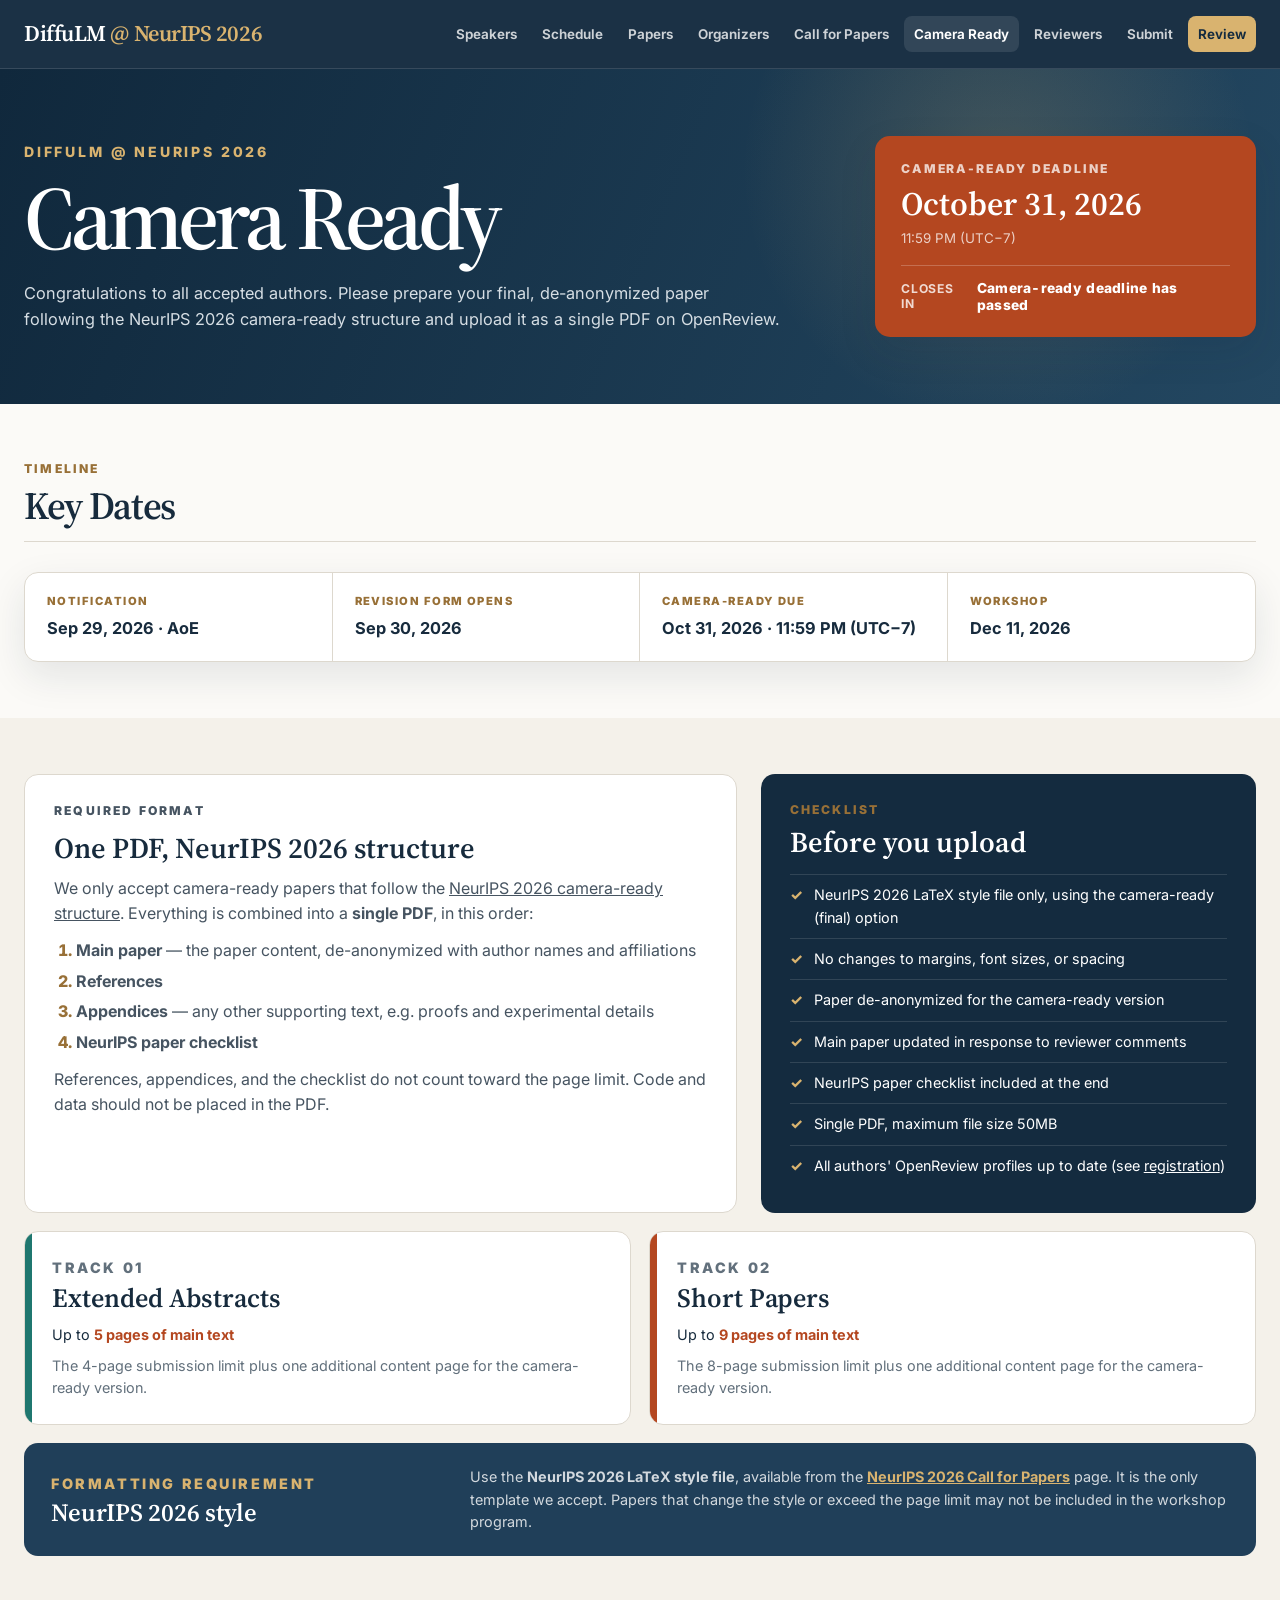
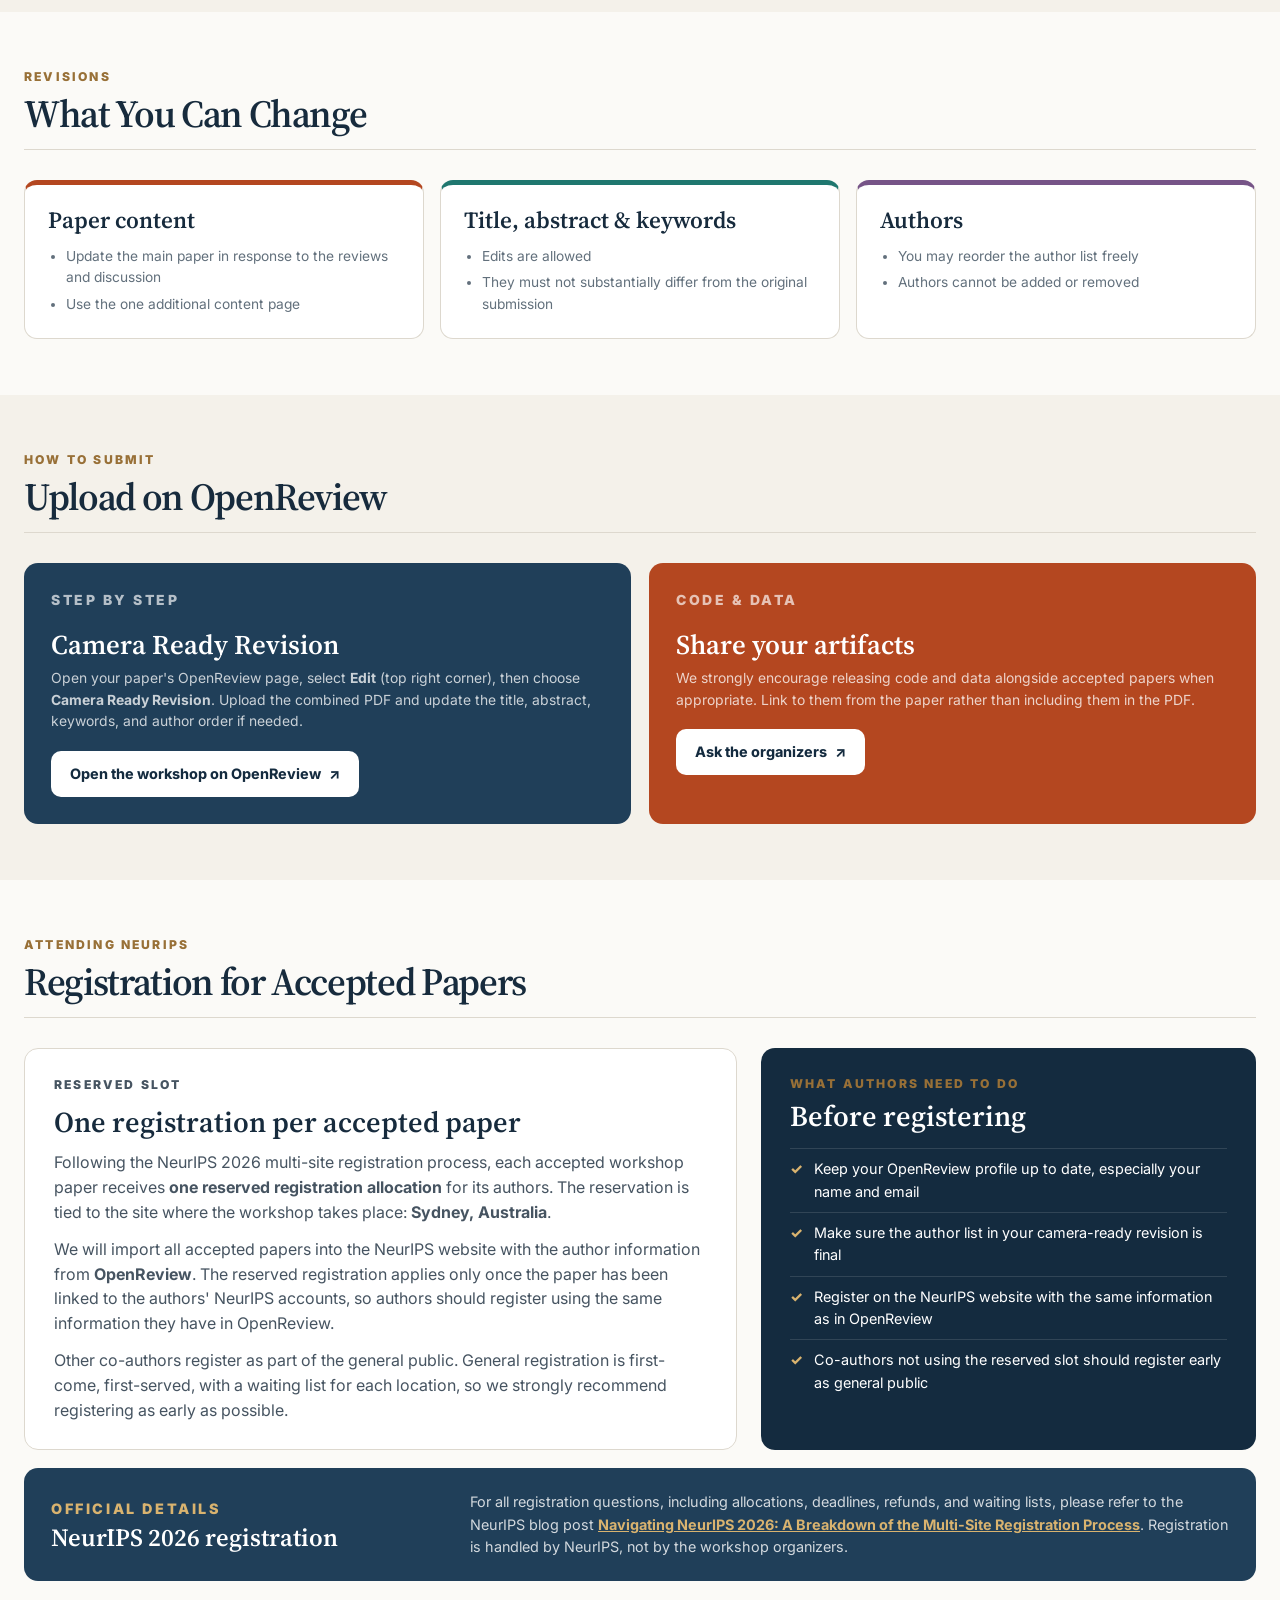
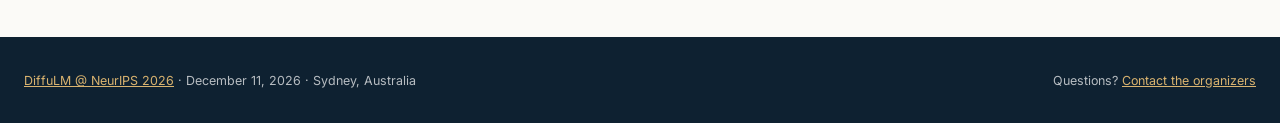
==== commit cba6fee4: "new version with papers" ====
--- a/camera-ready.html
+++ b/camera-ready.html
@@ -19,8 +19,8 @@
   <link rel="preconnect" href="https://fonts.googleapis.com">
   <link rel="preconnect" href="https://fonts.gstatic.com" crossorigin>
   <link href="https://fonts.googleapis.com/css2?family=Inter:wght@400;500;600;700;800&amp;family=Source+Serif+4:ital,opsz,wght@0,8..60,500;0,8..60,600;1,8..60,500;1,8..60,600&amp;display=swap" rel="stylesheet">
-  <link rel="stylesheet" href="assets/site.css?v=20261103">
-  <script src="assets/site.js?v=20261103" defer></script>
+  <link rel="stylesheet" href="assets/site.css?v=20261103b">
+  <script src="assets/site.js?v=20261103b" defer></script>
 </head>
 <body>
   <a class="skip-link" href="#main">Skip to content</a>
@@ -31,6 +31,7 @@
       <div class="nav-links">
         <a class="nav-link" href="index.html#speakers">Speakers</a>
         <a class="nav-link" href="index.html#schedule">Schedule</a>
+        <a class="nav-link" href="papers.html">Papers</a>
         <a class="nav-link" href="index.html#organizers">Organizers</a>
         <a class="nav-link" href="cfp.html">Call for Papers</a>
         <a class="nav-link" href="camera-ready.html" aria-current="page">Camera Ready</a>
--- a/assets/site.css
+++ b/assets/site.css
@@ -582,3 +582,29 @@
 @media (max-width: 560px) {
   .reviewer-list { grid-template-columns: 1fr; }
 }
+.reviewer-name { min-width: 0; }
+.reviewer-letter { flex: none; margin-left: auto; padding: 2px 8px; color: var(--teal); border: 1px solid rgba(31, 119, 111, .35); border-radius: 999px; font-size: .7rem; font-weight: 750; text-decoration: none; }
+.reviewer-letter:hover, .reviewer-letter:focus-visible { color: var(--white); background: var(--teal); border-color: var(--teal); }
+
+.paper-list { display: grid; grid-template-columns: 1fr 1fr; gap: 12px 18px; margin: 0; padding: 0; list-style: none; counter-reset: paper; }
+.paper { position: relative; padding: 15px 18px 15px 52px; background: var(--white); border: 1px solid var(--line); border-radius: 12px; counter-increment: paper; }
+.paper::before { content: counter(paper, decimal-leading-zero); position: absolute; top: 16px; left: 18px; color: var(--gold-dark); font-size: .74rem; font-weight: 800; font-variant-numeric: tabular-nums; }
+.paper h3 { margin: 0; font: 600 1.06rem/1.3 var(--serif); }
+.paper h3 a { text-decoration: none; }
+.paper h3 a:hover { color: var(--rust); }
+.paper-authors { margin: 6px 0 0; color: var(--muted); font-size: .82rem; line-height: 1.4; }
+.paper--oral { padding: 20px 22px 20px 58px; border-top: 5px solid var(--gold); box-shadow: var(--shadow); }
+.paper--oral::before { top: 22px; left: 22px; }
+.paper--oral h3 { font-size: 1.28rem; }
+
+@media (max-width: 820px) {
+  .paper-list { grid-template-columns: 1fr; }
+}
+
+.hero-announce { display: inline-flex; flex-wrap: wrap; align-items: center; gap: 8px 12px; margin-top: 24px; padding: 8px 16px 8px 8px; color: var(--cream); background: rgba(255,255,255,.07); border: 1px solid rgba(217,179,111,.45); border-radius: 999px; font-size: .92rem; text-decoration: none; transition: background .18s ease, border-color .18s ease; }
+.hero-announce:hover, .hero-announce:focus-visible { background: rgba(255,255,255,.12); border-color: var(--gold); }
+.hero-announce strong { color: var(--gold); }
+.hero-announce-tag { padding: 4px 10px; color: var(--navy); background: var(--gold); border-radius: 999px; font-size: .68rem; font-weight: 850; letter-spacing: .12em; text-transform: uppercase; }
+@media (max-width: 560px) {
+  .hero-announce { border-radius: 14px; }
+}
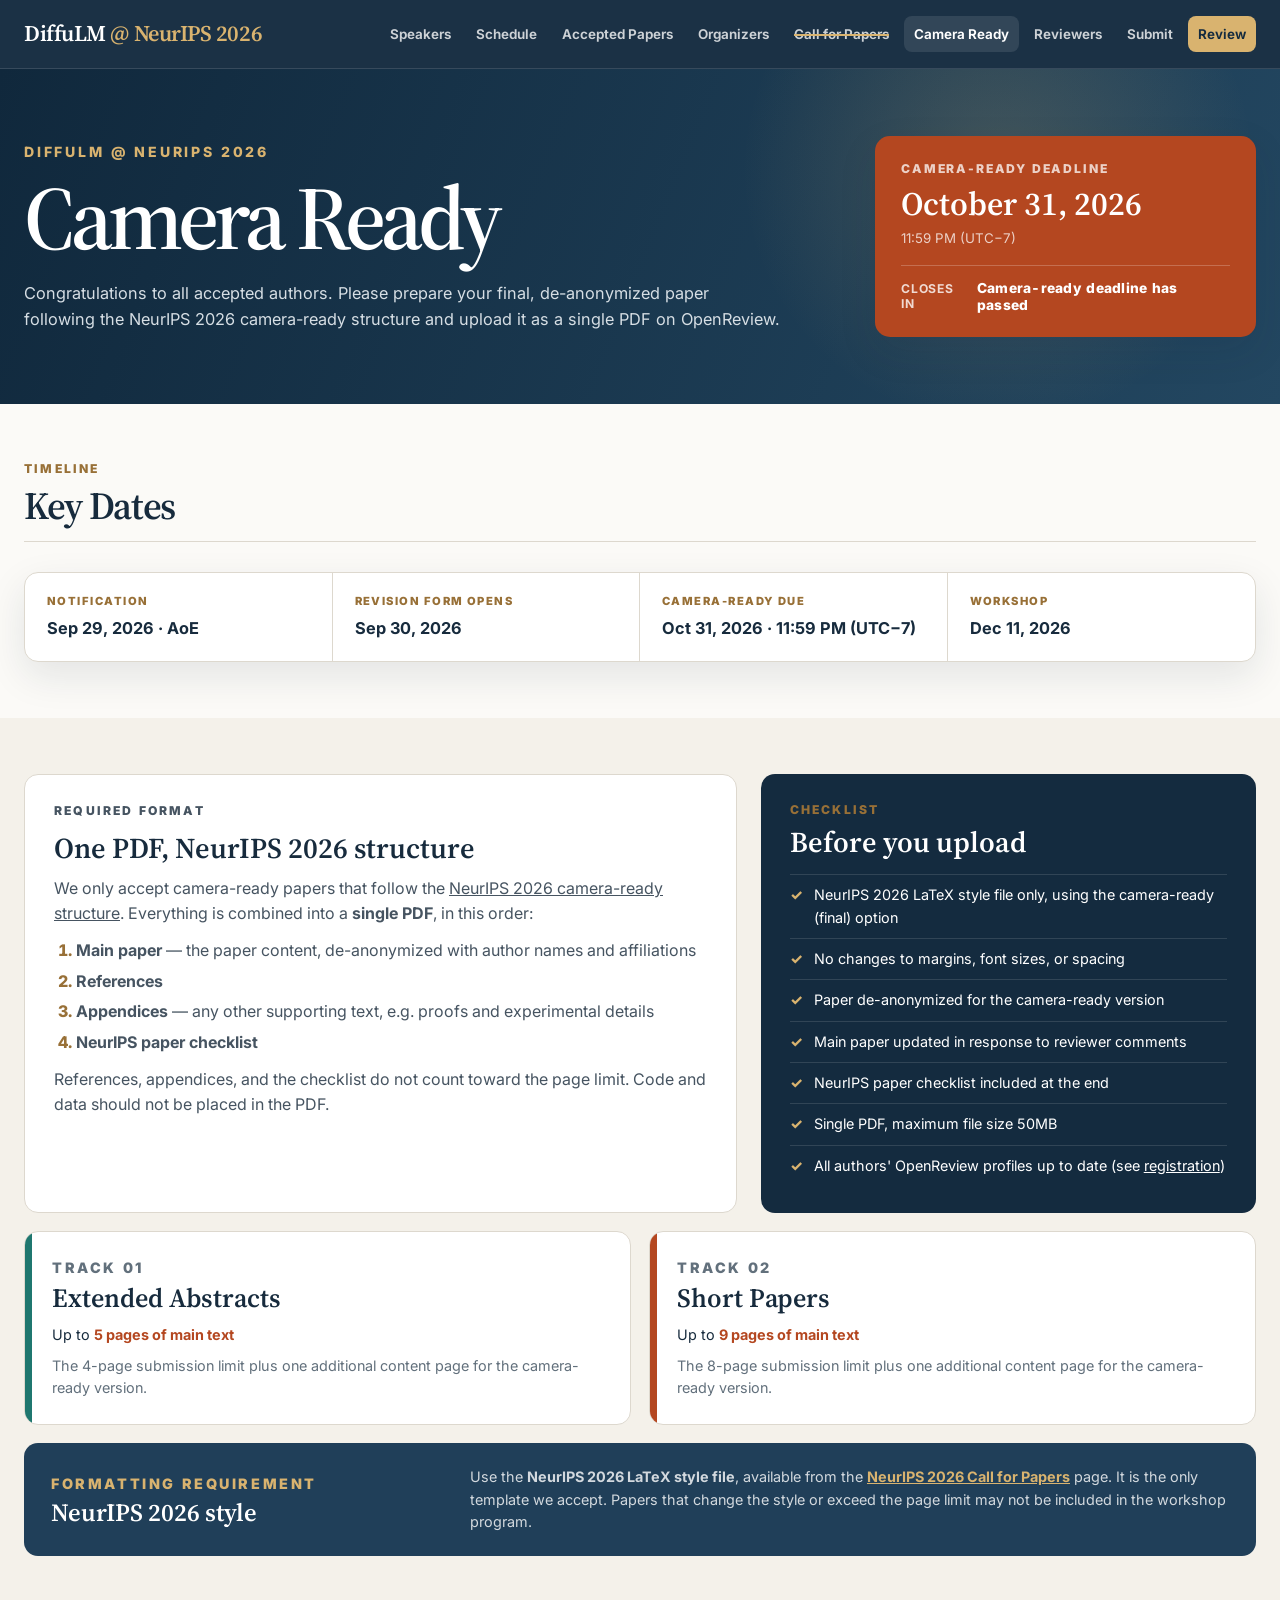
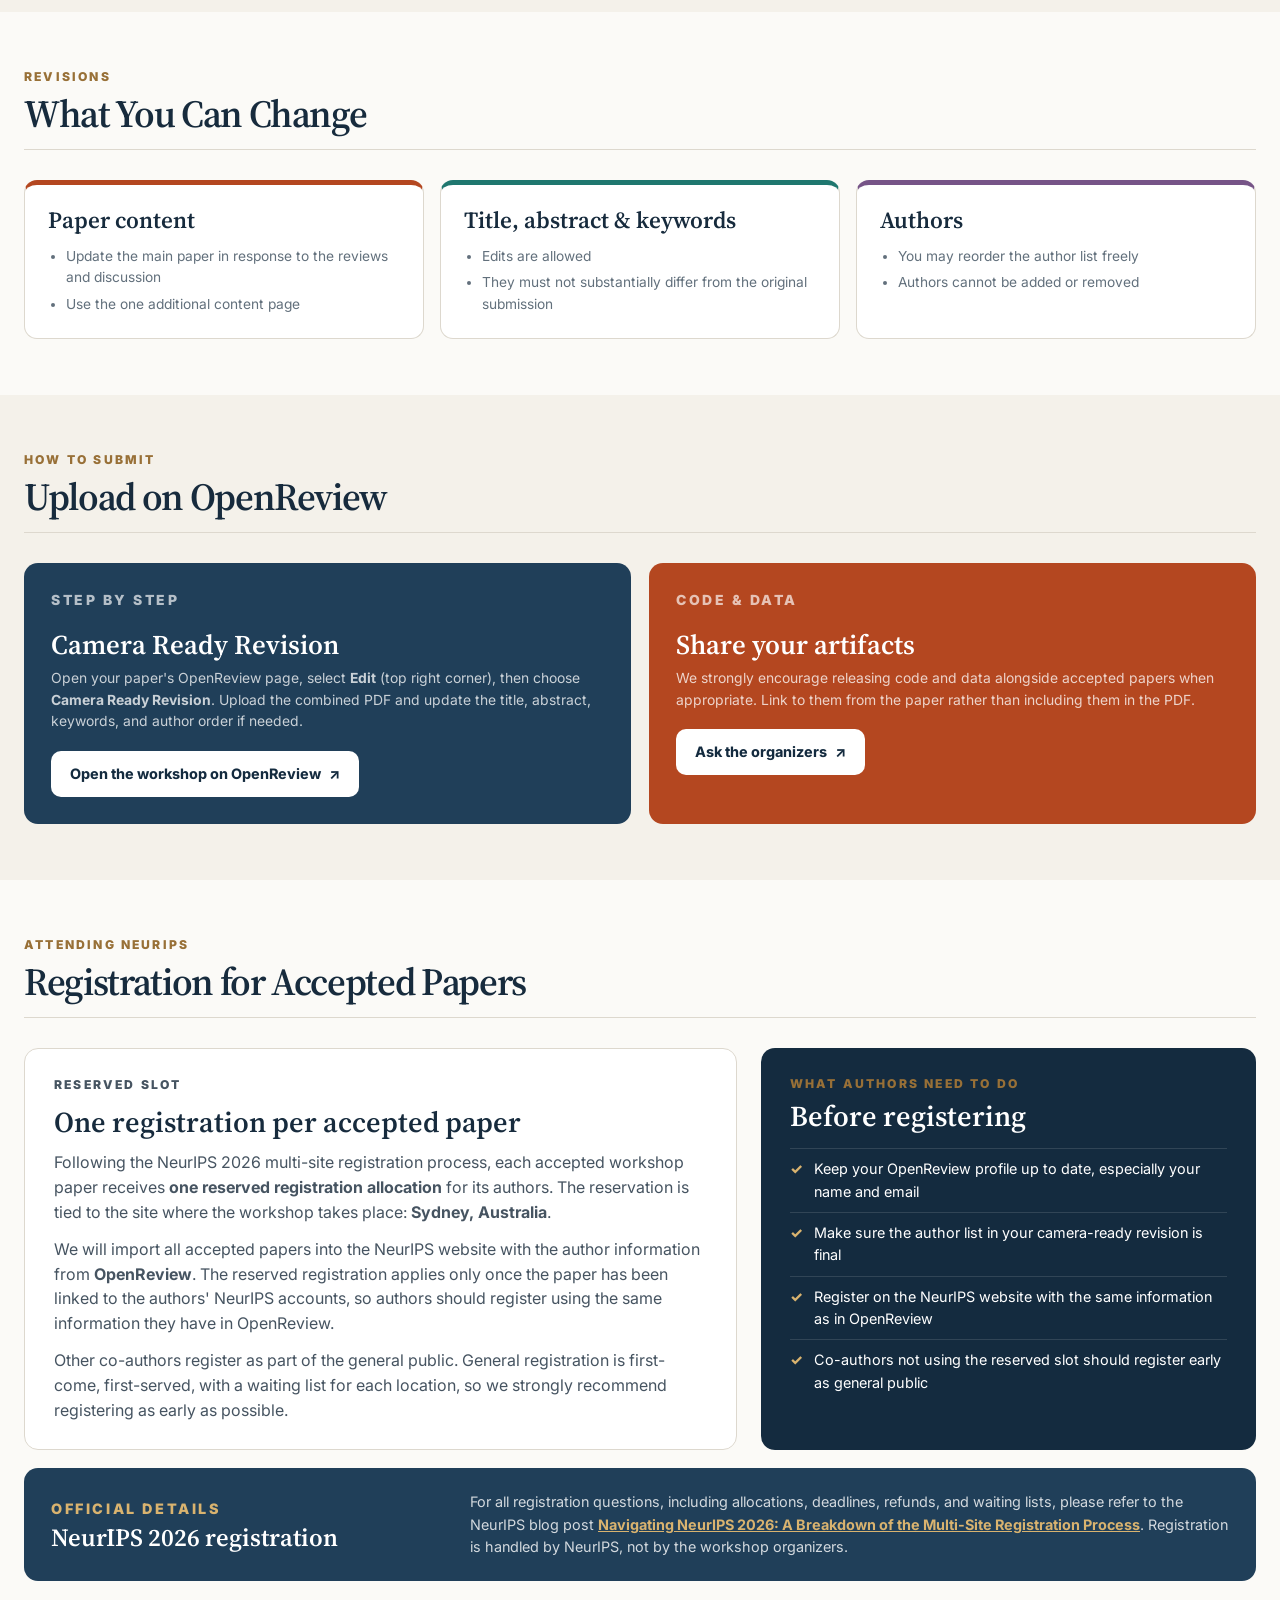
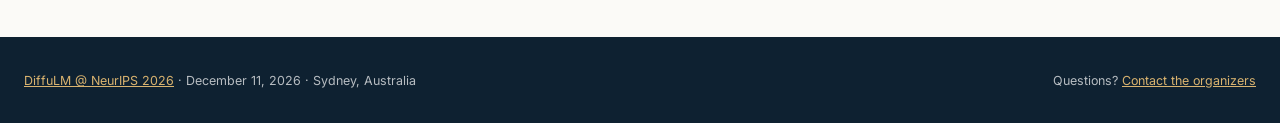
==== commit 4cd4f1c6: "new version" ====
--- a/camera-ready.html
+++ b/camera-ready.html
@@ -19,8 +19,8 @@
   <link rel="preconnect" href="https://fonts.googleapis.com">
   <link rel="preconnect" href="https://fonts.gstatic.com" crossorigin>
   <link href="https://fonts.googleapis.com/css2?family=Inter:wght@400;500;600;700;800&amp;family=Source+Serif+4:ital,opsz,wght@0,8..60,500;0,8..60,600;1,8..60,500;1,8..60,600&amp;display=swap" rel="stylesheet">
-  <link rel="stylesheet" href="assets/site.css?v=20261103b">
-  <script src="assets/site.js?v=20261103b" defer></script>
+  <link rel="stylesheet" href="assets/site.css?v=20261103c">
+  <script src="assets/site.js?v=20261103c" defer></script>
 </head>
 <body>
   <a class="skip-link" href="#main">Skip to content</a>
@@ -31,9 +31,9 @@
       <div class="nav-links">
         <a class="nav-link" href="index.html#speakers">Speakers</a>
         <a class="nav-link" href="index.html#schedule">Schedule</a>
-        <a class="nav-link" href="papers.html">Papers</a>
+        <a class="nav-link" href="papers.html">Accepted Papers</a>
         <a class="nav-link" href="index.html#organizers">Organizers</a>
-        <a class="nav-link" href="cfp.html">Call for Papers</a>
+        <a class="nav-link nav-link--closed" href="cfp.html" title="Submissions are closed"><s>Call for Papers</s><span class="visually-hidden"> (closed)</span></a>
         <a class="nav-link" href="camera-ready.html" aria-current="page">Camera Ready</a>
         <a class="nav-link" href="reviewers.html">Reviewers</a>
         <a class="nav-link" href="https://openreview.net/group?id=NeurIPS.cc/2026/Workshop/DiffuLM" target="_blank" rel="noopener">Submit</a>
--- a/assets/site.css
+++ b/assets/site.css
@@ -608,3 +608,6 @@
 @media (max-width: 560px) {
   .hero-announce { border-radius: 14px; }
 }
+
+.nav-link--closed s { text-decoration-thickness: 2px; text-decoration-color: var(--gold); }
+.visually-hidden { position: absolute; width: 1px; height: 1px; overflow: hidden; clip: rect(0 0 0 0); white-space: nowrap; }
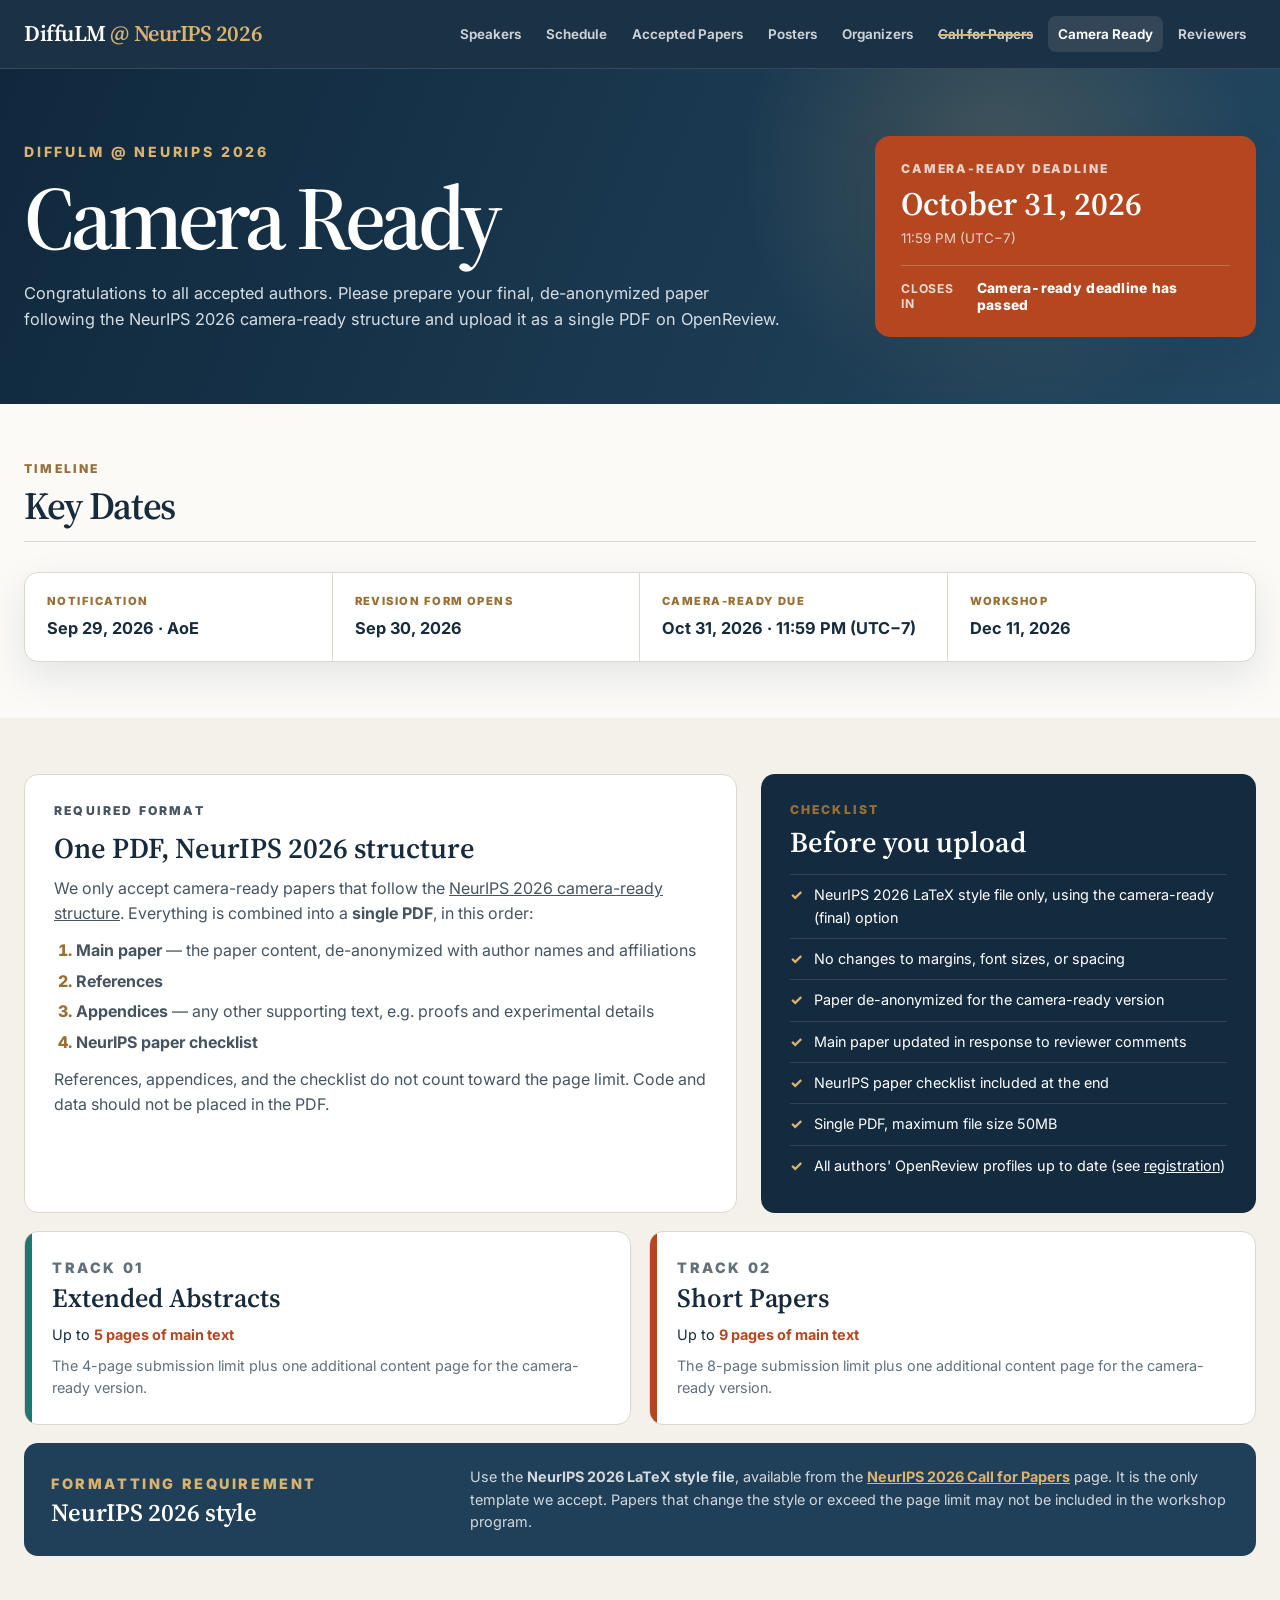
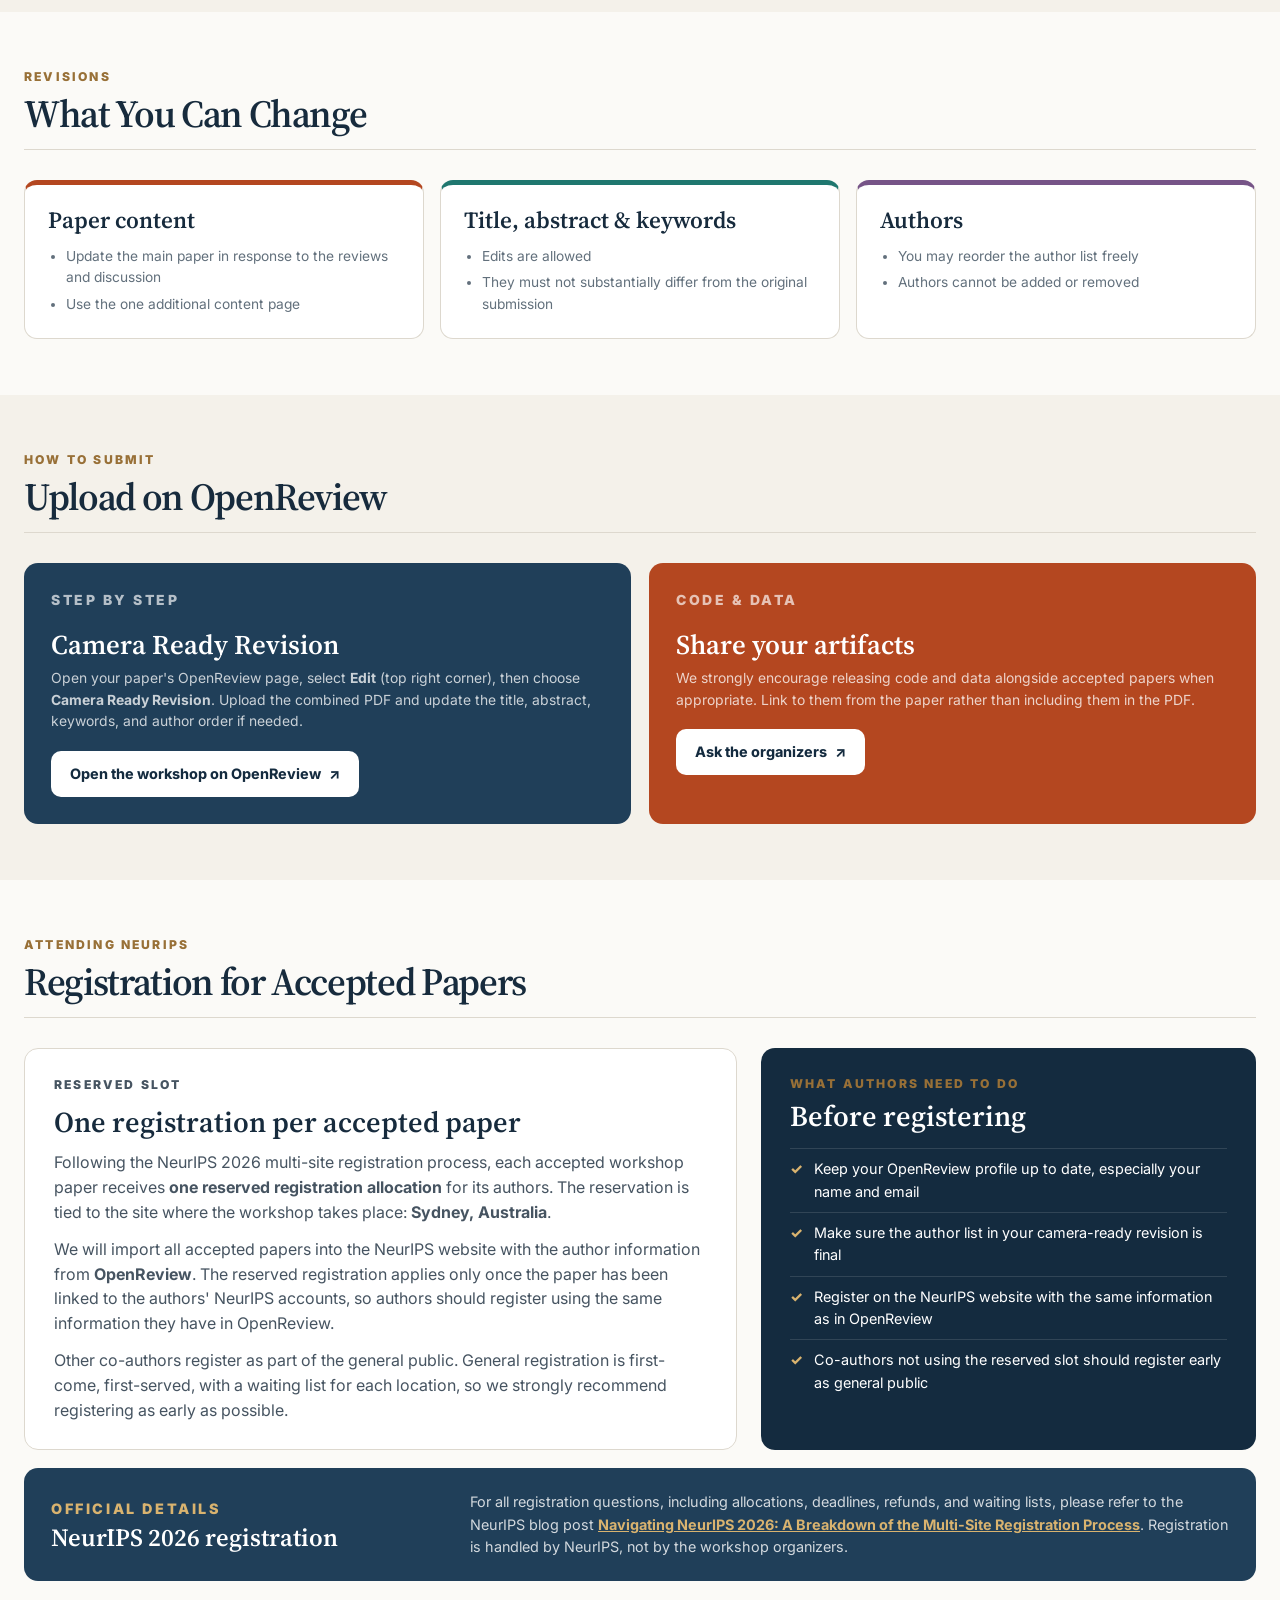
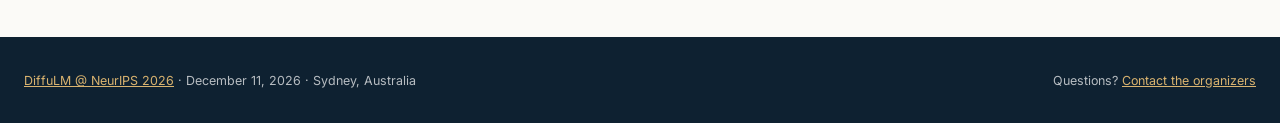
==== commit 1884a739: "poster part" ====
--- a/camera-ready.html
+++ b/camera-ready.html
@@ -19,8 +19,8 @@
   <link rel="preconnect" href="https://fonts.googleapis.com">
   <link rel="preconnect" href="https://fonts.gstatic.com" crossorigin>
   <link href="https://fonts.googleapis.com/css2?family=Inter:wght@400;500;600;700;800&amp;family=Source+Serif+4:ital,opsz,wght@0,8..60,500;0,8..60,600;1,8..60,500;1,8..60,600&amp;display=swap" rel="stylesheet">
-  <link rel="stylesheet" href="assets/site.css?v=20261103c">
-  <script src="assets/site.js?v=20261103c" defer></script>
+  <link rel="stylesheet" href="assets/site.css?v=20261104">
+  <script src="assets/site.js?v=20261104" defer></script>
 </head>
 <body>
   <a class="skip-link" href="#main">Skip to content</a>
@@ -32,12 +32,11 @@
         <a class="nav-link" href="index.html#speakers">Speakers</a>
         <a class="nav-link" href="index.html#schedule">Schedule</a>
         <a class="nav-link" href="papers.html">Accepted Papers</a>
+        <a class="nav-link" href="posters.html">Posters</a>
         <a class="nav-link" href="index.html#organizers">Organizers</a>
         <a class="nav-link nav-link--closed" href="cfp.html" title="Submissions are closed"><s>Call for Papers</s><span class="visually-hidden"> (closed)</span></a>
         <a class="nav-link" href="camera-ready.html" aria-current="page">Camera Ready</a>
         <a class="nav-link" href="reviewers.html">Reviewers</a>
-        <a class="nav-link" href="https://openreview.net/group?id=NeurIPS.cc/2026/Workshop/DiffuLM" target="_blank" rel="noopener">Submit</a>
-        <a class="nav-link nav-link--gold" href="https://docs.google.com/forms/d/e/1FAIpQLScshblF4A4a73HL4M5H2XjHpYoo7YpVj2d7eaMZzkwT3WhE0w/viewform" target="_blank" rel="noopener">Review</a>
       </div>
     </div>
   </nav>
--- a/assets/site.css
+++ b/assets/site.css
@@ -611,3 +611,8 @@
 
 .nav-link--closed s { text-decoration-thickness: 2px; text-decoration-color: var(--gold); }
 .visually-hidden { position: absolute; width: 1px; height: 1px; overflow: hidden; clip: rect(0 0 0 0); white-space: nowrap; }
+.date-grid--three { grid-template-columns: repeat(3, 1fr); }
+@media (max-width: 820px) {
+  .date-grid--three { grid-template-columns: 1fr; }
+  .date-grid--three .date-card { border-right: 0; }
+}
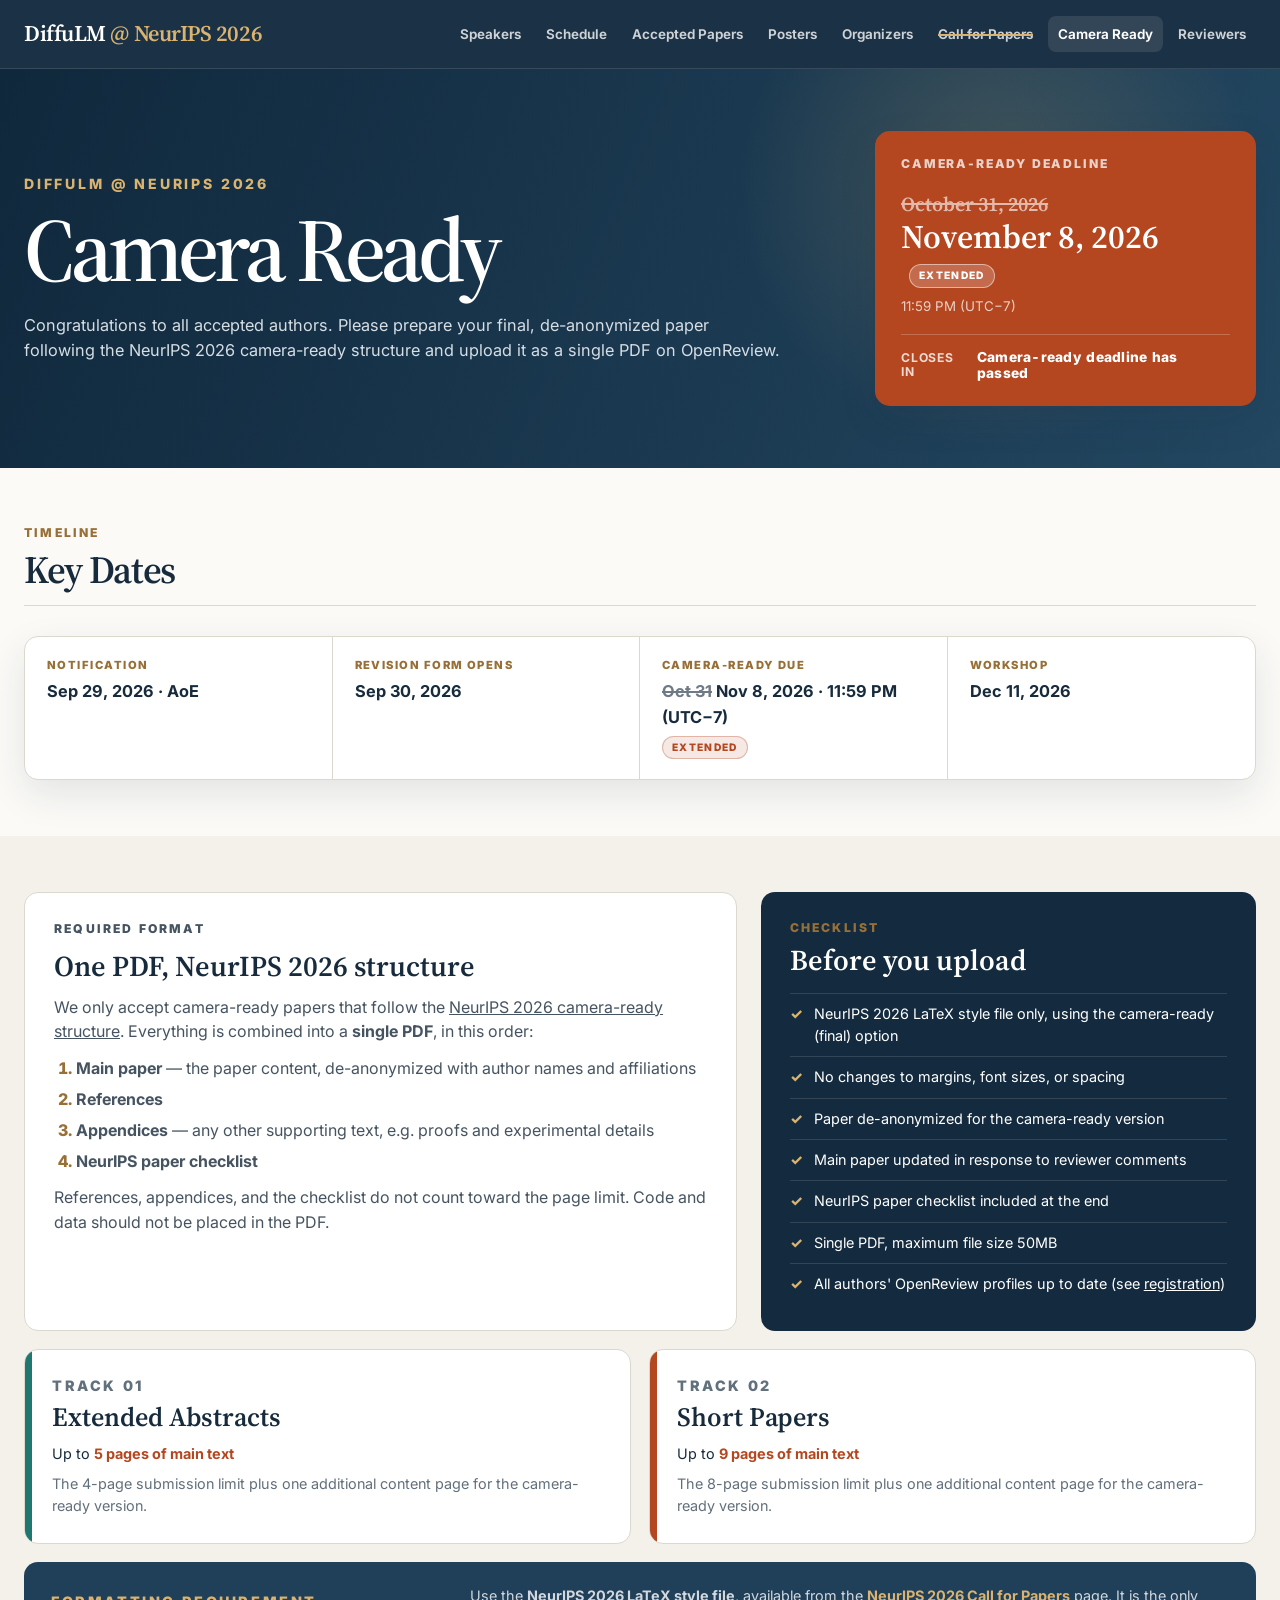
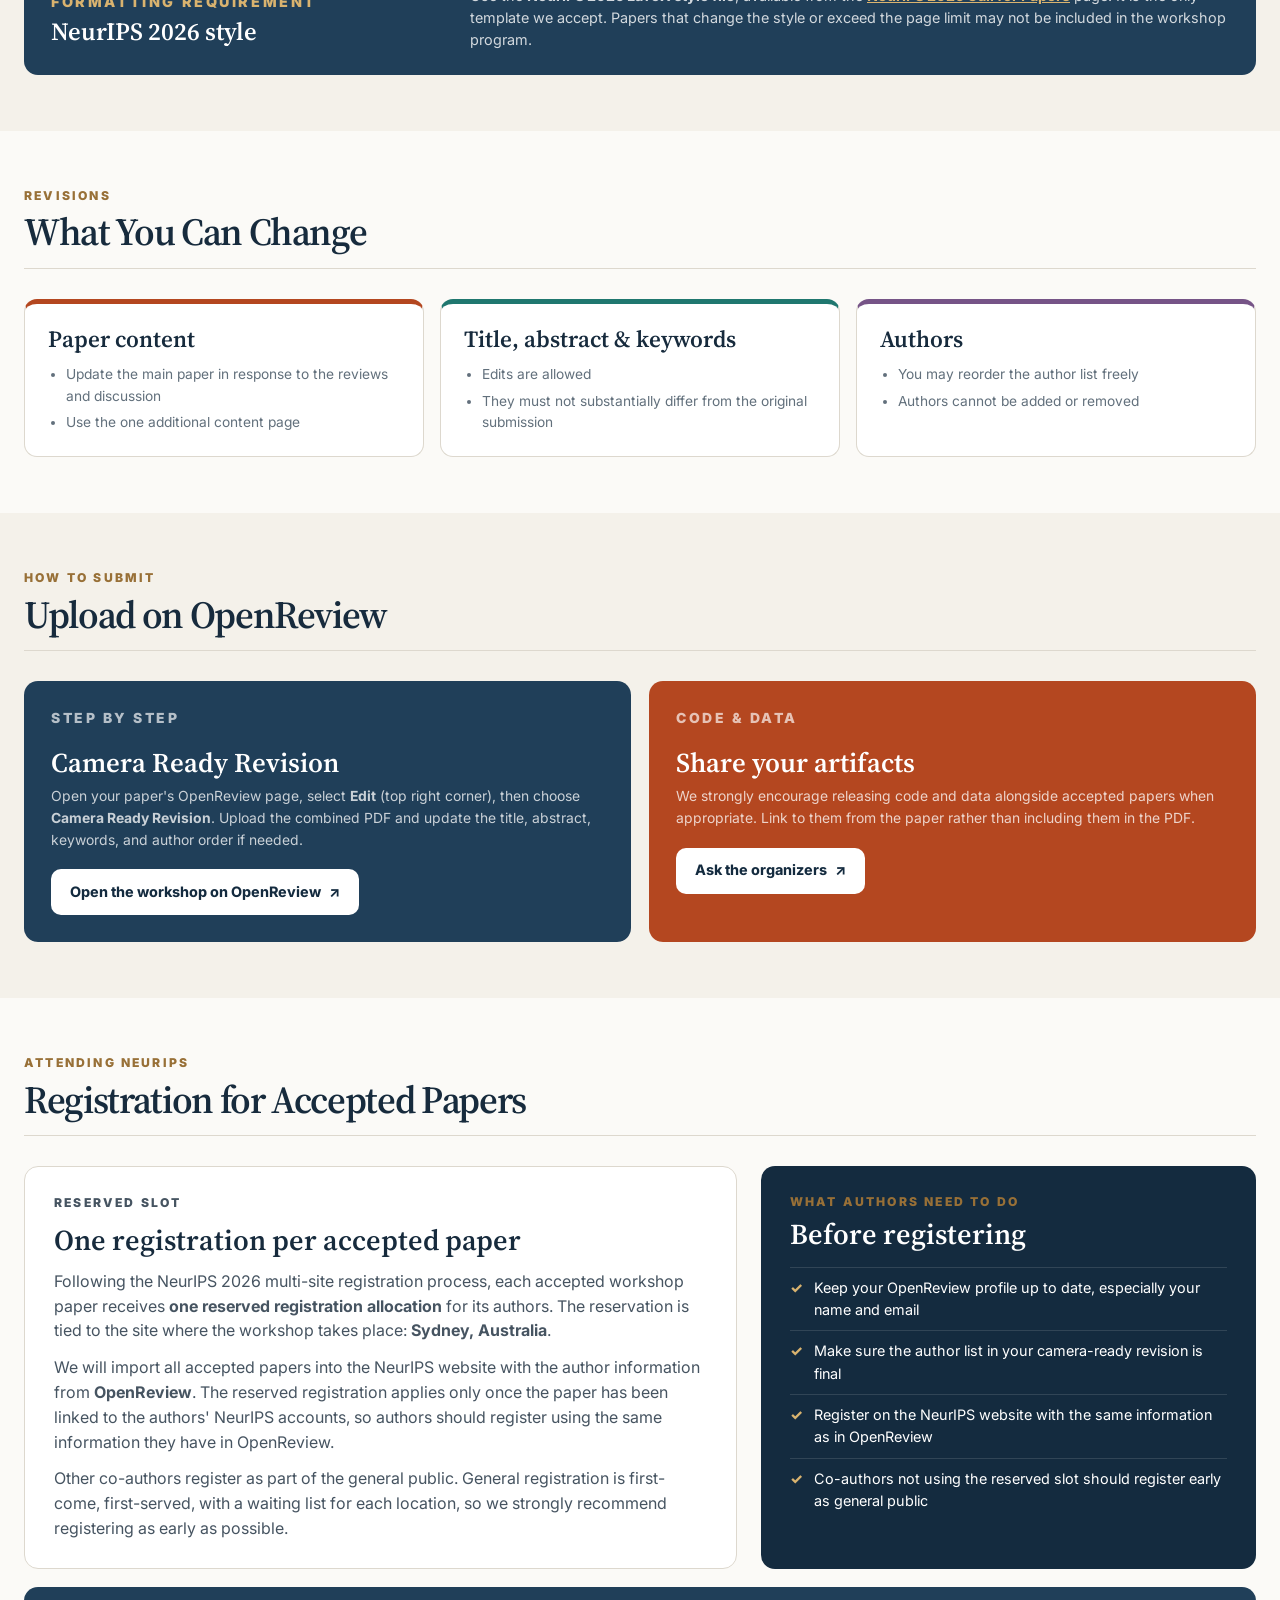
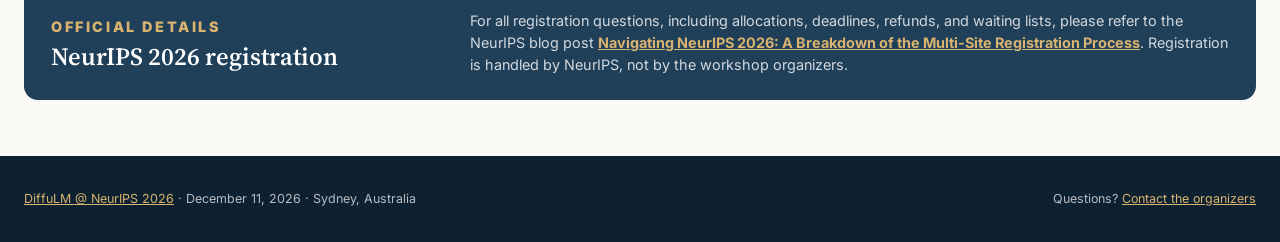
==== commit 1722875e: "extending camera ready" ====
--- a/camera-ready.html
+++ b/camera-ready.html
@@ -4,7 +4,7 @@
   <meta charset="utf-8">
   <meta name="viewport" content="width=device-width, initial-scale=1">
   <title>Camera Ready · DiffuLM @ NeurIPS 2026</title>
-  <meta name="description" content="Camera-ready instructions for accepted DiffuLM @ NeurIPS 2026 papers. Camera-ready versions are due October 31, 2026, 11:59 PM (UTC−7) on OpenReview.">
+  <meta name="description" content="Camera-ready instructions for accepted DiffuLM @ NeurIPS 2026 papers. Deadline extended: camera-ready versions are now due November 8, 2026, 11:59 PM (UTC−7) on OpenReview.">
   <meta name="theme-color" content="#142b3f">
   <meta property="og:title" content="Camera Ready · DiffuLM @ NeurIPS 2026">
   <meta property="og:description" content="Camera-ready instructions for accepted DiffuLM @ NeurIPS 2026 papers.">
@@ -13,7 +13,7 @@
   <meta property="og:image" content="https://7amin.github.io/diffulm-neurips2026/assets/og-image.png">
   <meta name="twitter:card" content="summary_large_image">
   <meta name="twitter:title" content="Camera Ready · DiffuLM @ NeurIPS 2026">
-  <meta name="twitter:description" content="Camera-ready versions are due October 31, 2026, 11:59 PM (UTC−7).">
+  <meta name="twitter:description" content="Deadline extended — camera-ready versions are now due November 8, 2026, 11:59 PM (UTC−7).">
   <meta name="twitter:image" content="https://7amin.github.io/diffulm-neurips2026/assets/og-image.png">
   <link rel="icon" href="data:image/svg+xml,<svg xmlns='http://www.w3.org/2000/svg' viewBox='0 0 64 64'><rect width='64' height='64' rx='14' fill='%23142b3f'/><text x='32' y='45' font-family='Georgia,serif' font-size='34' fill='%23d9b36f' text-anchor='middle'>D</text></svg>">
   <link rel="preconnect" href="https://fonts.googleapis.com">
@@ -51,9 +51,10 @@
         </div>
         <div class="deadline-box">
           <span>Camera-ready deadline</span>
-          <strong>October 31, 2026</strong>
+          <strong><s class="date-old">October 31, 2026</s></strong>
+          <strong class="date-new">November 8, 2026<span class="extended-tag">Extended</span></strong>
           <small>11:59 PM (UTC−7)</small>
-          <span class="countdown countdown--deadline" data-countdown data-deadline="2026-10-31T23:59:00-07:00" data-passed="Camera-ready deadline has passed">
+          <span class="countdown countdown--deadline" data-countdown data-deadline="2026-11-08T23:59:00-07:00" data-passed="Camera-ready deadline has passed">
             <span class="countdown-label">Closes in</span>
             <span class="countdown-value" data-countdown-value>Calculating…</span>
           </span>
@@ -68,7 +69,7 @@
       <div class="date-grid reveal">
         <div class="date-card"><span>Notification</span><strong>Sep 29, 2026 · AoE</strong></div>
         <div class="date-card"><span>Revision form opens</span><strong>Sep 30, 2026</strong></div>
-        <div class="date-card"><span>Camera-ready due</span><strong>Oct 31, 2026 · 11:59 PM (UTC−7)</strong></div>
+        <div class="date-card"><span>Camera-ready due</span><strong><s class="date-old">Oct 31</s> <span class="date-new">Nov 8, 2026 · 11:59 PM (UTC−7)</span></strong><span class="extended-tag">Extended</span></div>
         <div class="date-card"><span>Workshop</span><strong>Dec 11, 2026</strong></div>
       </div>
     </section>
